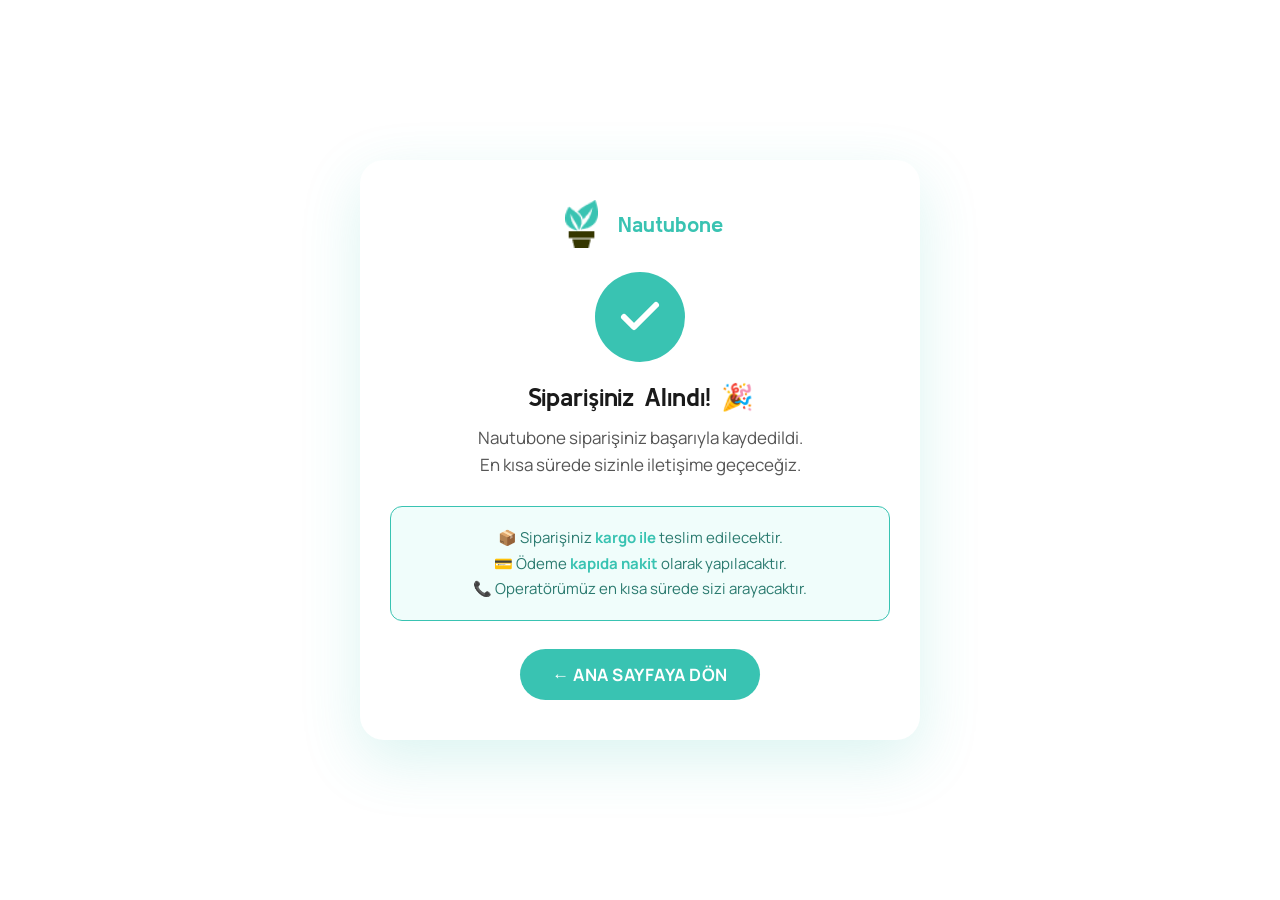
==== thankyou.html @ 4f6bc86f "Fix form: replace post.php with thankyou.html redirect for GitHub Pages; add thank you page" ====
<!DOCTYPE html>
<html lang="tr-TR">
<head>
  <meta charset="UTF-8">
  <meta name="viewport" content="width=device-width, initial-scale=1.0">
  <title>Teşekkürler - Nautubone</title>
  <link rel="shortcut icon" href="img/logo.png" type="image/png">
  <link rel="stylesheet" href="css/style-1.css">
  <link rel="stylesheet" href="css/css2.css">
  <style>
    * { margin: 0; padding: 0; box-sizing: border-box; }

    body {
      min-height: 100vh;
      background: linear-gradient(135deg, #e0f7f4 0%, #f5fffе 50%, #d4f5ef 100%);
      display: flex;
      flex-direction: column;
      align-items: center;
      justify-content: center;
      font-family: 'Manrope', sans-serif;
      padding: 2rem;
    }

    .card {
      background: #fff;
      border-radius: 24px;
      box-shadow: 0 20px 60px rgba(57, 195, 178, 0.18);
      padding: 4rem 3rem;
      max-width: 560px;
      width: 100%;
      text-align: center;
    }

    .check-circle {
      width: 90px;
      height: 90px;
      background: #39c3b2;
      border-radius: 50%;
      display: flex;
      align-items: center;
      justify-content: center;
      margin: 0 auto 2rem;
      animation: pop 0.5s cubic-bezier(0.175, 0.885, 0.32, 1.275);
    }

    @keyframes pop {
      0% { transform: scale(0); opacity: 0; }
      100% { transform: scale(1); opacity: 1; }
    }

    .check-circle svg {
      width: 48px;
      height: 48px;
      fill: none;
      stroke: #fff;
      stroke-width: 3;
      stroke-linecap: round;
      stroke-linejoin: round;
    }

    .logo-area {
      display: flex;
      align-items: center;
      justify-content: center;
      gap: 12px;
      margin-bottom: 2.4rem;
    }

    .logo-area img {
      width: 48px;
      height: 48px;
      object-fit: contain;
    }

    .logo-area h2 {
      font-size: 2.2rem;
      font-weight: 700;
      color: #39c3b2;
      font-family: 'Kulim Park', serif;
    }

    h1 {
      font-size: 2.6rem;
      font-weight: 800;
      color: #1a1a1a;
      margin-bottom: 1.2rem;
      font-family: 'Kulim Park', serif;
    }

    .subtitle {
      font-size: 1.7rem;
      color: #555;
      line-height: 1.6;
      margin-bottom: 2.8rem;
    }

    .info-box {
      background: #f0fdfb;
      border: 1.5px solid #39c3b2;
      border-radius: 12px;
      padding: 1.8rem;
      margin-bottom: 2.8rem;
    }

    .info-box p {
      font-size: 1.5rem;
      color: #2a7a6f;
      line-height: 1.7;
    }

    .info-box strong {
      color: #39c3b2;
    }

    .back-btn {
      display: inline-block;
      padding: 1.4rem 3.2rem;
      background: #39c3b2;
      color: #fff;
      border-radius: 40px;
      font-size: 1.7rem;
      font-weight: 700;
      text-decoration: none;
      transition: background 0.3s, transform 0.2s;
      text-transform: uppercase;
      letter-spacing: 0.5px;
    }

    .back-btn:hover {
      background: #249285;
      transform: translateY(-2px);
    }

    @media (max-width: 480px) {
      .card { padding: 2.5rem 1.5rem; }
      h1 { font-size: 2rem; }
      .subtitle { font-size: 1.5rem; }
    }
  </style>
</head>
<body>
  <div class="card">
    <div class="logo-area">
      <img src="img/logo.png" alt="Nautubone Logo">
      <h2>Nautubone</h2>
    </div>

    <div class="check-circle">
      <svg viewBox="0 0 24 24">
        <polyline points="20 6 9 17 4 12"></polyline>
      </svg>
    </div>

    <h1>Siparişiniz Alındı! 🎉</h1>
    <p class="subtitle">
      Nautubone siparişiniz başarıyla kaydedildi.<br>
      En kısa sürede sizinle iletişime geçeceğiz.
    </p>

    <div class="info-box">
      <p>
        📦 Siparişiniz <strong>kargo ile</strong> teslim edilecektir.<br>
        💳 Ödeme <strong>kapıda nakit</strong> olarak yapılacaktır.<br>
        📞 Operatörümüz en kısa sürede sizi arayacaktır.
      </p>
    </div>

    <a href="index.html" class="back-btn">← Ana Sayfaya Dön</a>
  </div>
</body>
</html>
---- css/style-1.css ----
﻿@import url("css2-1.css");
*,
*::after,
*::before {
  margin: 0;
  padding: 0;
  box-sizing: border-box;
}

:root {
  --swiper-pagination-bottom: -40px;
  --swiper-navigation-size: 10px;
  --swiper-pagination-bullet-size: 10px;
  --swiper-pagination-bullet-horizontal-gap: 5px;
  --swiper-pagination-bullet-inactive-color: #fff;
  --swiper-pagination-color: #39c3b2;
}

html,
body {
  overflow-x: hidden;
}

html {
  font-size: 62.5%;
}

body {
  font-size: 1.6rem;
}

a {
  outline: none;
  text-decoration: none;
  color: inherit;
}

button {
  border: none;
  outline: none;
}

ul {
  list-style: none;
}

h1 {
  font-size: 4rem;
}

@media screen and (max-width: 480px) {
  h1 {
    font-size: 3rem;
  }
}
h2 {
  font-size: 2.6rem;
}

@media screen and (max-width: 480px) {
  h2 {
    font-size: 2.2rem;
  }
}
h3 {
  font-size: 2rem;
}

@media screen and (max-width: 480px) {
  h3 {
    font-size: 1.6rem;
  }
}
.btn {
  padding: 1.4rem;
  border-radius: 4rem;
  color: #fff;
  background-color: #39c3b2;
  font-size: 2rem;
  cursor: pointer;
  transition: all 0.4s;
  text-align: center;
  text-transform: uppercase;
}

.btn:hover {
  background-color: #249285;
}

.section__title {
  position: relative;
  color: #000;
  font-family: Kulim Park;
  font-size: 3.2rem;
  font-style: normal;
  font-weight: 600;
  line-height: normal;
}
.section__title::before {
  display: block;
  position: absolute;
  content: "";
  background: url("../img/point.png");
  width: 30px;
  height: 30px;
  top: 3px;
  left: -40px;
}

.content-width {
  max-width: 125.6rem;
  padding-left: 2rem;
  padding-right: 2rem;
  margin: 0 auto;
}

.header {
  background: #ff2e49;
  padding-top: 1rem;
  padding-bottom: 1rem;
}
.header__container {
  display: flex;
  justify-content: flex-start;
  align-items: center;
  gap: 17.5rem;
}
.header__title {
  color: #fff;
  font-family: Kulim Park;
  font-size: 3.2rem;
  font-style: normal;
  font-weight: 600;
  line-height: normal;
  text-transform: uppercase;
  white-space: nowrap;
}

.logo {
  display: flex;
}
.logo__cercle {
  border-radius: 50%;
  border: 2px solid #39c3b2;
  background: #fff;
  width: 5rem;
  height: 5rem;
  display: flex;
  justify-content: center;
  align-items: center;
  position: relative;
  z-index: 2;
}
.logo__right {
  margin-left: -2.5rem;
  width: 9.5rem;
  background: #39c3b2;
  border-bottom-right-radius: 5rem;
}
.logo__title {
  margin-left: 2.8rem;
  margin-top: 0.4rem;
  color: #fff;
  text-align: center;
  font-family: Genos;
  font-size: 1.2rem;
  line-height: 1.4rem;
  font-style: italic;
  font-weight: 700;
  line-height: normal;
  text-transform: uppercase;
  -moz-text-align-last: left;
  text-align-last: left;
}
.logo__text {
  margin-left: 3rem;
  color: #252525;
  font-family: Merriweather Sans;
  font-size: 0.6rem;
  font-style: normal;
  font-weight: 400;
  line-height: normal;
  text-transform: lowercase;
}

@media screen and (max-width: 1066px) {
  .header {
    padding-right: 2rem;
    padding-right: 2rem;
  }
  .header__container {
    gap: 8.5rem;
  }
  .header__title {
    font-size: 2.4rem;
    font-weight: 700;
  }
}
@media screen and (min-width: 768px) {
  .header {
    padding-right: 0;
    padding-left: 0;
  }
  .header__title {
    font-size: 2.4rem;
  }
}
@media screen and (max-width: 767px) {
  .header {
    padding-right: 0;
    padding-left: 0;
    padding-top: 2.4rem;
    padding-bottom: 2.4rem;
  }
  .header__container {
    gap: 5.8rem;
    justify-content: center;
  }
  .header__title {
    font-size: 2.4rem;
    font-weight: 700;
    white-space: break-spaces;
    text-align: center;
  }
  .logo {
    display: none;
  }
}
@media screen and (max-width: 480px) {
  .header__title {
    font-size: 1.6rem;
  }
  .header {
    padding: 1.3rem 3rem;
  }
}
.recupera {
  background: url("../img/bgf.png") no-repeat;
  background-size: cover;
  background-position: bottom;
  overflow: hidden;
}
.recupera__container {
  padding-top: 6rem;
  padding-bottom: 6rem;
  overflow: visible;
}
.recupera__title {
  color: #201d1d;
  /* h1 */
  font-family: Harmattan;
  font-size: 7rem;
  font-style: normal;
  font-weight: 700;
  line-height: 80%; /* 56px */
}
.recupera__content {
  display: flex;
  margin-top: 40px;
  gap: 188px;
  flex-direction: row-reverse;
}

.prod {
  position: relative;
}
.prod__img {
  position: relative;
  z-index: 3;
  max-width: 476px;
}
.prod__img img {
  width: 100%;
}
.prod__bg {
  position: absolute;
  max-width: 596px;
  width: 596px;
  top: -4rem;
  right: -9.4rem;
  z-index: 1;
}
.prod__bg img {
  width: 100%;
}
.prod .items {
  position: absolute;
}
.prod .items__1 {
  top: -23.2rem;
  right: 37.076rem;
}
.prod .items__2 {
  top: -18.791rem;
  right: 5.639rem;
}
.prod .items__3 {
  top: 4rem;
  right: -23.461rem;
  transform: translate(100%, -100%);
}
.prod .items__4 {
  bottom: 2.114rem;
  right: -7.024rem;
  transform: translateX(82%);
}
.prod .items__5 {
  bottom: 0.423rem;
  left: -2.3rem;
  z-index: 4;
}
.prod .items__6 {
  bottom: 1.47rem;
  left: -1.885rem;
  transform: translate(-100%, 65%);
}
.prod .items__7 {
  top: 3.783rem;
  left: -4.651rem;
  transform: translateX(-100%);
}

@media screen and (max-width: 1920px) {
  .recupera__content {
    gap: 9.7916666667vw;
  }
}
@media screen and (max-width: 1050px) {
  .recupera__container {
    padding-right: 0;
  }
  .recupera__content {
    gap: 5.9375vw;
  }
}
@media screen and (max-width: 1000px) {
  .prod .items {
    position: absolute;
  }
  .prod .items__1 {
    top: -23.2rem;
    right: 26.076rem;
  }
  .prod .items__2 {
    top: -18.791rem;
    right: -7.361rem;
  }
  .prod .items__3 {
    top: 4rem;
    right: -23.461rem;
    transform: translate(100%, -100%);
  }
  .prod .items__4 {
    bottom: 2.114rem;
    right: -7.024rem;
    transform: translateX(82%);
  }
  .prod .items__5 {
    bottom: 1.423rem;
    left: 2.7rem;
    z-index: 4;
  }
  .prod .items__6 {
    bottom: 1.47rem;
    left: 6.115rem;
    transform: translate(-100%, 65%);
  }
  .prod .items__7 {
    top: 3.783rem;
    left: -4.651rem;
    transform: translateX(-100%);
  }
}
@media screen and (max-width: 944px) {
  .recupera__container {
    padding-top: 6rem;
    padding-bottom: 7.5rem;
    padding-left: 1.6rem;
    padding-right: 1.6rem;
  }
  .recupera__content {
    display: flex;
    margin-top: 34px;
    flex-direction: column;
    align-items: center;
    gap: 29px;
  }
  .prod .items {
    position: absolute;
  }
  .prod .items__1 {
    display: none;
  }
  .prod .items__2 {
    top: -18.791rem;
    right: -7.361rem;
  }
  .prod .items__3 {
    display: none;
  }
  .prod .items__4 {
    display: none;
  }
  .prod .items__5 {
    display: none;
  }
  .prod .items__6 {
    bottom: 10.47rem;
    left: 8.115rem;
    transform: translate(-100%, 65%);
  }
  .prod .items__7 {
    top: -5.217rem;
    left: 5.349rem;
    transform: translateX(-100%);
  }
}
@media screen and (max-width: 572px) {
  .recupera__container {
    padding-top: 4rem;
    padding-bottom: 14rem;
    overflow: visible;
  }
  .recupera__content {
    margin-top: 20px;
    gap: 124px;
  }
  .recupera__title {
    font-size: 4.8rem;
  }
  .prod__img {
    max-width: 300px;
  }
  .prod__img img {
    width: 100%;
  }
  .prod__bg {
    max-width: 478px;
    top: -12.4rem;
    right: -8.8rem;
    z-index: 1;
  }
}
@media screen and (max-width: 480px) {
  .recupera__container {
    padding-top: 4rem;
    padding-bottom: 10px;
    overflow: visible;
  }
  .recupera__content {
    margin-top: 20px;
    gap: 124px;
  }
  .recupera__title {
    font-size: 4.8rem;
  }
  .prod__img {
    max-width: 300px;
  }
  .prod__img img {
    width: 100%;
  }
  .prod__bg {
    max-width: 478px;
    top: -12.4rem;
    right: -8.8rem;
    z-index: 1;
  }
  .prod .items {
    display: none;
  }
}
@media screen and (max-width: 320px) {
  .recupera__container {
    padding-top: 4rem;
    padding-bottom: 6.2rem;
    overflow: visible;
    padding-left: 0;
    padding-right: 0;
  }
  .recupera__content {
    margin-top: 20px;
    gap: 81px;
  }
  .recupera__title {
    font-size: 4.8rem;
    padding-left: 0.8rem;
    padding-right: 0.8rem;
  }
  .prod__img {
    max-width: 300px;
    margin-left: 20px;
  }
  .prod__img img {
    width: 100%;
  }
  .prod__bg {
    max-width: 478px;
    top: -12.4rem;
    right: -8.8rem;
    z-index: 1;
  }
  .prod .items {
    display: none;
  }
}
.form {
  position: relative;
  z-index: 5;
  width: 100%;
  max-width: 48rem;
}

.form::before {
  content: "-75%";
  position: absolute;
  top: 0;
  right: 4rem;
  z-index: 1;
  width: 74px;
  height: 119px;
  padding-top: 28px;
  color: white;
  background-image: url("../img/form-mark.svg");
  background-repeat: no-repeat;
  font-family: Kulim Park;
  font-size: 26px;
  font-style: normal;
  font-weight: 700;
  line-height: normal;
  text-transform: uppercase;

  padding-left: 4px;
}

.form__header {
  padding: 2rem 4rem 7rem;
  background-color: #39c3b2;
  -webkit-clip-path: ellipse(60% 85% at 50% 0%);
  clip-path: ellipse(60% 85% at 50% 0%);
}
.form__header-text {
  color: #fff;
  /* txt2 */
  font-family: Kulim Park;
  font-size: 24px;
  font-style: normal;
  font-weight: 700;
  line-height: normal;
  text-transform: uppercase;
}

@media screen and (max-width: 375px) {
  .form__header {
    padding: 2rem 2rem 7rem;
  }
  .form__header-text {
    font-size: 16px;
    padding-left: 30px;
  }
}
.form__content {
  padding: 9.5rem 5rem 2.2rem;
  margin-top: -9.5rem;
  background-color: #fff;
  border-radius: 0rem 0rem 2rem 2rem;
  display: flex;
  flex-direction: column;
}

@media screen and (max-width: 480px) {
  .form__content {
    padding: 7.5rem 1rem 4.2rem;
  }
}
.form__input {
  padding: 1.75rem 2.6rem;
  border-radius: 3rem;
  border: 1px solid #7c7c7c;
  background: #fff;
  font-family: Manrope;
  font-size: 1.6rem;
  width: 100%;
  margin: 1rem 0;
}

.form__input:focus {
  outline: 1px solid #39c3b2;
}

.form__input::-moz-placeholder {
  color: #7c7c7c;
}

.form__input::placeholder {
  color: #7c7c7c;
}

.form__note {
  text-align: center;
  font-size: 1.4rem;
  color: #201d1d;
  margin-top: 2rem;
}

.form__footer {
  padding: 2rem 4rem;
  display: flex;
  flex-direction: column;
  align-items: center;
  border-radius: 0rem 0rem 2rem 2rem;
  background: #ff2e49;
  box-shadow: 0px 21px 25px 0px rgba(255, 46, 73, 0.2);
  margin-top: 3rem;
}

.form__footer > * {
  color: #fff;
  font-family: Manrope;
}

.form__note {
  text-align: center;
  font-size: 14px;
  font-family: Manrope;
}

.price {
  display: flex;
  align-items: center;
  justify-content: center;
  gap: 1rem;
  margin-bottom: 1rem;
  flex-direction: column;
}

/* @media screen and (max-width: 375px) {
  .price {
    gap: 1rem;
  }
} */
.price__old,
.price__new {
  font-weight: 700;
  display: flex;
  gap: 1rem;
  align-items: center;
}

.price__old span,
.price__new span {
  color: inherit;
}

.price__old {
  color: #201d1d;
  margin-bottom: 2px;
}
.price__old--description {
  color: #201d1d;
  /* txt */
  font-family: Manrope;
  font-size: 16px;
  font-style: normal;
  font-weight: 400;
  line-height: normal;
}

.price__old--value {
  text-decoration: line-through;
  font-family: Kulim Park;
  font-size: 24px;
  font-style: normal;
  font-weight: 700;
  line-height: normal;
  text-transform: uppercase;
}

@media screen and (max-width: 375px) {
  .price__old--value {
    font-size: 2rem;
  }
}
.price__new {
  color: #39c3b2;
}
.price__new--description {
  color: #201d1d;
  /* txt */
  font-family: Manrope;
  font-size: 16px;
  font-style: normal;
  font-weight: 400;
  line-height: normal;
}

.price__new--value {
  font-family: Kulim Park;
  font-size: 32px;
  font-style: normal;
  font-weight: 600;
  line-height: normal;
  text-transform: uppercase;
}

.price__new--value::after {
  content: "";
  color: inherit;
}

@media screen and (max-width: 375px) {
  .price__new--value {
    font-size: 2.5rem;
  }
}
.timer {
  font-weight: 700;
  font-size: 4rem;
  display: flex;
  align-items: center;
  gap: 1rem;
}

@media screen and (max-width: 375px) {
  .timer {
    font-size: 3rem;
  }
}
.time-container {
  display: flex;
  flex-direction: column;
  align-items: center;
}

.time-text {
  font-size: 1.2rem;
  font-weight: 300;
}

.priceAndLabelForLandingInfoApi::after {
  content: "*";
}
.balsamo {
  background: url("../img/bbg.png");
  background-repeat: no-repeat;
  background-position: center;
  background-size: cover;
}
.balsamo__container {
  padding-top: 6rem;
  padding-bottom: 6rem;
}
.balsamo__title {
  max-width: 1156px;
  text-transform: uppercase;
}
.balsamo__items {
  margin-top: 30px;
  display: flex;
  justify-content: center;
  gap: 20px;
}
.balsamo__item {
  padding: 2rem 3.5rem;
  border-radius: 20px;
  background: #9ce1d9;
  display: flex;
  flex-direction: column;
  align-items: center;
  gap: 8px;
  max-width: 392px;
  width: 100%;
}
.balsamo__item .img {
  max-height: 170px;
}
.balsamo__item .img img {
  height: 100%;
}
.balsamo__text {
  color: #000;
  text-align: center;
  /* txt4 */
  font-family: Manrope;
  font-size: 1.6rem;
  font-style: normal;
  font-weight: 700;
  line-height: normal;
  text-align: center;
}

@media screen and (max-width: 1320px) {
  .balsamo__title {
    margin-left: 4rem;
  }
}
@media screen and (max-width: 1000px) {
  .balsamo__title {
    font-size: 2.4rem;
  }
}
@media screen and (max-width: 970px) {
  .balsamo__item {
    padding: 2rem 0.67rem;
  }
}
@media screen and (max-width: 668px) {
  .balsamo__items {
    flex-direction: column;
    align-items: center;
  }
  .balsamo__item {
    max-width: 392px;
  }
}
@media screen and (max-width: 480px) {
  .balsamo__container {
    padding: 4.5rem 0.8rem 4rem;
  }
  .balsamo__title {
    font-size: 1.6rem;
    margin-left: 0;
  }
  .balsamo__title::before {
    display: none;
  }
  .balsamo__items {
    margin-top: 20px;
  }
}
@media screen and (max-width: 320px) {
  .balsamo__container {
    padding: 4rem 0.8rem;
  }
}
.estadisticas {
  background: #006a3e;
}
.estadisticas__container {
  padding-top: 6rem;
  padding-bottom: 6rem;
  max-width: 119rem;
  display: flex;
  flex-direction: column;
  align-items: center;
}
.estadisticas__title {
  color: #fff;
  font-family: Kulim Park;
  font-size: 2.6rem;
  font-style: normal;
  font-weight: 700;
  line-height: normal;
  text-transform: uppercase;
  max-width: 97.8rem;
  margin-left: 5rem;
}
.estadisticas__items {
  background: #fff;
  border-radius: 10px;
  display: flex;
  gap: 15px;
  justify-content: center;
  align-items: center;
  padding: 0 2rem;
  margin-top: 30px;
}
.estadisticas__item {
  padding: 2rem 0;
}
.estadisticas__item p {
  color: #201d1d;
  /* txt4 */
  font-family: Manrope;
  font-size: 16px;
  font-style: normal;
  font-weight: 700;
  line-height: normal;
}
.estadisticas__item:first-child {
  padding-left: 3.3rem;
}
.estadisticas__item:last-child {
  padding-right: 3.3rem;
}
.estadisticas .line {
  height: 18rem;
  width: 0px;
  border: 1px solid #201d1d;
  opacity: 0.5;
}

@media screen and (max-width: 768px) {
  .estadisticas__title {
    margin-left: 4rem;
  }
  .estadisticas__items {
    display: flex;
    flex-direction: column;
    justify-content: center;
    align-items: flex-start;
    padding: 2rem;
  }
  .estadisticas__item {
    padding: 0;
  }
  .estadisticas__item:first-child {
    padding-left: 0;
  }
  .estadisticas__item:last-child {
    padding-right: 0;
  }
  .estadisticas .line {
    height: 0;
    width: 100%;
  }
}
@media screen and (max-width: 480px) {
  .estadisticas__container {
    padding: 4rem 0.8rem;
  }
  .estadisticas__title {
    margin-left: 0;
    font-size: 1.6rem;
  }
  .estadisticas__title::before {
    display: none;
  }
  .estadisticas__items {
    margin-top: 2rem;
  }
}
@media screen and (max-width: 320px) {
  .estadisticas__container {
    padding: 4rem 0.8rem 3rem;
  }
  .estadisticas__title {
    margin-left: 0;
    font-size: 1.6rem;
  }
  .estadisticas__title::before {
    display: none;
  }
}
.problemas {
  background: url("../img/bbg.png");
  background-repeat: no-repeat;
  background-position: center;
  background-size: 102% 102%;
}
.problemas__container {
  padding-top: 6rem;
  padding-bottom: 10.4rem;
}
.problemas__title {
  max-width: 430px;
}
.problemas__visible {
  margin-top: 30px;
}
.problemas__items {
  display: flex;
  gap: 20px;
}
.problemas__items-top .problemas__item {
  max-width: 289px;
}
.problemas__items-top .problemas__item .img {
  height: 250px;
  max-width: 289px;
  width: 100%;
  border-radius: 20px;
  overflow: hidden;
}
.problemas__items-top .problemas__item .img img {
  display: none;
}
.problemas__items-top .problemas__item:nth-child(1) .img {
  background: url("../img/p1.png");
  background-size: cover;
  background-position: center;
  background-repeat: no-repeat;
}
.problemas__items-top .problemas__item:nth-child(2) .img {
  background: url("../img/p2.png");
  background-size: cover;
  background-position: center;
  background-repeat: no-repeat;
}
.problemas__items-top .problemas__item:nth-child(3) .img {
  background: url("../img/p3.png");
  background-size: cover;
  background-position: center;
  background-repeat: no-repeat;
}
.problemas__items-top .problemas__item:nth-child(4) .img {
  background: url("../img/p4.png");
  background-size: cover;
  background-position: center;
  background-repeat: no-repeat;
}
.problemas__items-bot {
  margin-top: 30px;
}
.problemas__items-bot .problemas__item {
  max-width: 392px;
  width: 100%;
}
.problemas__items-bot .problemas__item .img {
  height: 250px;
  max-width: 392px;
  width: 100%;
  border-radius: 20px;
  overflow: hidden;
}
.problemas__items-bot .problemas__item .img img {
  display: none;
}
.problemas__items-bot .problemas__item:nth-child(1) .img {
  background: url("../img/p5.png");
  background-size: cover;
  background-position: center;
  background-repeat: no-repeat;
}
.problemas__items-bot .problemas__item:nth-child(2) .img {
  background: url("../img/p6.png");
  background-size: cover;
  background-position: center;
  background-repeat: no-repeat;
}
.problemas__items-bot .problemas__item:nth-child(3) .img {
  background: url("../img/p7.png");
  background-size: cover;
  background-position: center;
  background-repeat: no-repeat;
}
.problemas__item .title {
  margin-top: 14px;
  color: #201d1d;
  text-align: center;
  /* h3 */
  font-family: Kulim Park;
  font-size: 2.6rem;
  font-style: normal;
  font-weight: 700;
  line-height: normal;
  text-transform: uppercase;
  width: 101%;
}
.problemas__text {
  margin-top: 10px;
  color: #201d1d;
  text-align: center;
  /* txt4 */
  font-family: Manrope;
  font-size: 1.6rem;
  font-style: normal;
  font-weight: 700;
  line-height: normal;
}

@media screen and (max-width: 1320px) {
  .problemas__title {
    margin-left: 4rem;
  }
}
@media screen and (max-width: 1000px) {
  .problemas__container {
    padding-top: 7rem;
    padding-bottom: 7.5rem;
  }
  .problemas__title {
    font-size: 2.4rem;
  }
}
@media screen and (max-width: 970px) {
  .problemas__items {
    display: grid;
    gap: 20px 30px;
    grid-template-columns: repeat(2, 1fr);
  }
  .problemas__items-top .problemas__item {
    max-width: 100%;
  }
  .problemas__items-top .problemas__item .img {
    height: 250px;
    max-width: 100%;
    width: 100%;
    border-radius: 20px;
    overflow: hidden;
  }
  .problemas__items-bot {
    margin-top: 30px;
  }
  .problemas__items-bot .problemas__item {
    max-width: 100%;
    width: 100%;
  }
  .problemas__items-bot .problemas__item .img {
    height: 250px;
    max-width: 100%;
    width: 100%;
    border-radius: 20px;
    overflow: hidden;
  }
  .problemas__items-bot .problemas__item:last-child {
    grid-column: span 2;
  }
}
@media screen and (max-width: 768px) {
  .problemas__container {
    padding-top: 6.4rem;
  }
}
@media screen and (max-width: 590px) {
  .problemas__items {
    display: grid;
    gap: 30px;
    grid-template-columns: 1fr;
  }
  .problemas__items-bot .problemas__item:last-child {
    grid-column: span 1;
  }
}
@media screen and (max-width: 480px) {
  .problemas__container {
    padding-top: 4rem;
    padding-bottom: 4rem;
    padding-left: 0.8rem;
    padding-right: 0.8rem;
  }
  .problemas__title {
    margin-left: 0;
    font-size: 1.6rem;
  }
  .problemas__item .title {
    font-size: 1.6rem;
    margin-top: 8px;
  }
  .problemas__text {
    font-size: 1.4rem;
    margin-top: 8px;
  }
}
.articulares {
  background: #006a3e;
}
.articulares__container {
  padding-top: 6rem;
  padding-bottom: 6rem;
}
.articulares__title {
  color: #fff;
}
.articulares__flex {
  display: flex;
  gap: 20px;
  margin-top: 30px;
}
.articulares__item {
  display: flex;
  background: #fff;
  border-radius: 20px;
  overflow: hidden;
  min-height: 200px;
}
.articulares__item .content {
  padding: 15px;
}
.articulares__item .title {
  color: #000;
  /* h3 */
  font-family: Kulim Park;
  font-size: 2.6rem;
  font-style: normal;
  font-weight: 700;
  line-height: normal;
  text-transform: uppercase;
}
.articulares__text {
  margin-top: 10px;
  color: #000;
  /* txt4 */
  font-family: Manrope;
  font-size: 1.6rem;
  font-style: normal;
  font-weight: 700;
  line-height: normal;
}
.articulares__left {
  display: flex;
  flex-direction: column;
  gap: 20px;
}
.articulares__left .img {
  display: flex;
  justify-content: center;
  align-items: center;
  padding-top: 25px;
  padding-bottom: 25px;
  min-width: 240px;
  background: #9ce1d9;
}
.articulares__left .img img {
  width: 150px;
}
.articulares__left .articulares__item:nth-child(2) {
  flex-direction: row-reverse;
}
.articulares__left .articulares__item:nth-child(2) .img {
  background: #50b2ff;
}
.articulares__right {
  display: flex;
  flex-direction: column;
  gap: 20px;
}
.articulares__right .img {
  display: flex;
  justify-content: center;
  align-items: center;
  padding-top: 25px;
  padding-bottom: 25px;
  min-width: 240px;
  background: #9ce1d9;
}
.articulares__right .img img {
  width: 150px;
}
.articulares__right .articulares__item:nth-child(2) {
  flex-direction: row-reverse;
}
.articulares__right .articulares__item:nth-child(2) .img {
  background: #50b2ff;
}

@media screen and (max-width: 1320px) {
  .articulares__title {
    margin-left: 4rem;
  }
}
@media screen and (max-width: 1220px) {
  .articulares__flex {
    display: flex;
    flex-direction: column;
    gap: 20px;
    margin-top: 30px;
    max-width: 715px;
    margin-left: auto;
    margin-right: auto;
  }
  .articulares__left .img {
    min-width: 300px;
  }
  .articulares__left .articulares__item:nth-child(even) {
    flex-direction: row-reverse;
  }
  .articulares__left .articulares__item:nth-child(even) .img {
    background: #50b2ff;
  }
  .articulares__right .img {
    min-width: 300px;
  }
  .articulares__right .articulares__item:nth-child(odd) {
    flex-direction: row-reverse;
  }
  .articulares__right .articulares__item:nth-child(odd) .img {
    background: #50b2ff;
  }
  .articulares__right .articulares__item:nth-child(2) {
    flex-direction: row;
  }
  .articulares__right .articulares__item:nth-child(2) .img {
    background: #9ce1d9;
  }
}
@media screen and (max-width: 1000px) {
  .articulares__container {
    padding-top: 6.2rem;
  }
  .articulares__title {
    font-size: 2.4rem;
  }
}
@media screen and (max-width: 768px) {
  .articulares__container {
    padding-top: 6rem;
  }
  .articulares__title {
    font-size: 2.4rem;
  }
  .articulares__flex {
    margin-top: 20px;
  }
}
@media screen and (max-width: 690px) {
  .articulares__left .img {
    min-width: 223px;
  }
  .articulares__right .img {
    min-width: 223px;
  }
}
@media screen and (max-width: 558px) {
  .articulares__item {
    display: flex;
    background: #fff;
    border-radius: 20px;
    overflow: hidden;
    min-height: 200px;
  }
  .articulares__item .content {
    padding: 8px;
    padding-left: 10px;
  }
  .articulares__item .title {
    font-size: 1.6rem;
  }
  .articulares__text {
    margin-top: 8px;
    font-size: 1.4rem;
  }
  .articulares__left
    .articulares__item:nth-child(even)
    .articulares__item
    .content {
    padding: 8px;
    padding-right: 10px;
  }
  .articulares__right
    .articulares__item:nth-child(odd)
    .articulares__item
    .content {
    padding: 8px;
    padding-right: 10px;
  }
}
@media screen and (max-width: 480px) {
  .articulares__container {
    padding: 4rem 0.8rem;
  }
  .articulares__title {
    margin-left: 0;
    font-size: 1.6rem;
  }
  .articulares__title::before {
    display: none;
  }
}
@media screen and (max-width: 460px) {
  .articulares__item {
    flex-direction: column !important;
  }
  .articulares__item .content {
    padding: 10px 8px 8px;
  }
}
.maxiflex {
  background: url("../img/mfbg.png");
  background-repeat: no-repeat;
  background-size: cover;
}
.maxiflex__container {
  padding-top: 6rem;
  padding-bottom: 6rem;
  position: relative;
  display: flex;
  flex-direction: column;
}
.maxiflex__title {
  margin-left: 40px;
  width: -moz-max-content;
  width: max-content;
  align-self: center;
}
.maxiflex__subtitle {
  max-width: 603px;
  margin-top: 10px;
  color: #000;
  align-self: center;
  text-align: center;
  /* txt2 */
  font-family: Kulim Park;
  font-size: 24px;
  font-style: normal;
  font-weight: 700;
  line-height: normal;
  text-transform: uppercase;
}
.maxiflex__items {
  display: grid;
  grid-template-rows: repeat(2, 1fr);
  justify-content: space-between;
  row-gap: 244px;
  max-width: 1072px;
  width: 100%;
  margin-top: 50px;
  margin-left: 103px;
  position: relative;
  z-index: 4;
}
.maxiflex__item {
  width: -moz-fit-content;
  width: fit-content;
}
.maxiflex__item .title {
  width: 192px;
  border-radius: 20px;
  background: #50b2ff;
  color: #fff;
  /* txt3 */
  font-family: Bevan;
  font-size: 73px;
  font-style: normal;
  font-weight: 400;
  line-height: 100%;
  text-align: center;
}
.maxiflex__item .text {
  margin-top: 10px;
  color: #171717;
  /* txt4 */
  font-family: Manrope;
  font-size: 16px;
  font-style: normal;
  font-weight: 700;
  line-height: normal;
}
.maxiflex__item:nth-child(1) .text {
  max-width: 166px;
}
.maxiflex__item:nth-child(2) {
  grid-row: 2/3;
  grid-column: 1/2;
}
.maxiflex__item:nth-child(2) .text {
  max-width: 234px;
}
.maxiflex__item:nth-child(3) {
  grid-row: 1/2;
  grid-column: 2/3;
}
.maxiflex__item:nth-child(3) .text {
  max-width: 194px;
}
.maxiflex__item:nth-child(4) .text {
  max-width: 288px;
}
.maxiflex__bg {
  position: absolute;
  top: 86px;
  left: 50%;
  transform: translateX(-50%);
}
.maxiflex__bg .bg {
  position: relative;
}
.maxiflex__bg .main {
  position: absolute;
  top: 50%;
  left: 50%;
  transform: translate(-50%, -50%);
  z-index: 2;
}
.maxiflex__bg .natural {
  position: absolute;
  top: 12.593rem;
  left: 14.393rem;
  z-index: 2;
}
.maxiflex__bg .prod-min {
  display: none;
}
.maxiflex__carts {
  display: flex;
  gap: 20px;
  justify-content: space-between;
  margin-top: 40px;
}
.maxiflex__cart {
  border-radius: 20px;
  background: #9ce1d9;
  padding: 20px 35px;
  display: flex;
  flex-direction: column;
  align-items: center;
  gap: 8px;
  min-width: 229px;
}
.maxiflex__cart .img {
  max-height: 170px;
}
.maxiflex__cart .img img {
  height: 100%;
}
.maxiflex__cart .text {
  color: #000;
  text-align: center;
  /* txt4 */
  font-family: Manrope;
  font-size: 1.6rem;
  font-style: normal;
  font-weight: 700;
  line-height: normal;
}

@media screen and (max-width: 1196px) {
  .maxiflex__items {
    margin-left: 0;
  }
}
@media screen and (max-width: 1000px) {
  .maxiflex__container {
    padding-bottom: 7.8rem;
  }
  .maxiflex__items {
    grid-template-rows: repeat(1, 1fr);
    margin-top: 30px;
    gap: 20px;
  }
  .maxiflex__item {
    width: -moz-fit-content;
    width: fit-content;
  }
  .maxiflex__item:nth-child(1) .text {
    max-width: 100%;
  }
  .maxiflex__item:nth-child(2) {
    grid-row: 1/2;
    grid-column: 2/3;
  }
  .maxiflex__item:nth-child(2) .text {
    max-width: 100%;
  }
  .maxiflex__item:nth-child(3) {
    grid-row: 1/2;
    grid-column: 3/4;
  }
  .maxiflex__item:nth-child(3) .text {
    max-width: 100%;
  }
  .maxiflex__item:nth-child(4) {
    grid-row: 1/2;
    grid-column: 4/5;
  }
  .maxiflex__item:nth-child(4) .text {
    max-width: 100%;
  }
  .maxiflex__bg {
    position: relative;
    top: 0;
    left: 50%;
    transform: translateX(-50%);
    max-width: 750px;
    margin-top: 13px;
  }
  .maxiflex__bg .bg {
    position: relative;
    max-width: 750px;
  }
  .maxiflex__bg .main {
    position: absolute;
    right: 40px;
    top: -13px;
    z-index: 3;
  }
  .maxiflex__bg .natural {
    position: absolute;
    top: 2.47rem;
    left: 14.4rem;
    z-index: 2;
  }
  .maxiflex__carts {
    margin-top: 28px;
  }
  .maxiflex__cart {
    padding: 20px 10px;
  }
}
@media screen and (max-width: 880px) {
  .maxiflex__items {
    grid-template-rows: repeat(2, 1fr);
    grid-template-columns: repeat(2, 1fr);
    margin-top: 30px;
    gap: 20px;
  }
  .maxiflex__item:nth-child(2) {
    grid-row: auto;
    grid-column: auto;
  }
  .maxiflex__item:nth-child(3) {
    grid-row: auto;
    grid-column: auto;
  }
  .maxiflex__item:nth-child(4) {
    grid-row: auto;
    grid-column: auto;
  }
}
@media screen and (max-width: 788px) {
  .maxiflex__container {
    padding-top: 6rem;
    padding-bottom: 6rem;
  }
  .maxiflex__bg {
    margin-top: 43px;
    top: 0;
    left: 0;
    transform: translateX(0);
  }
  .maxiflex__bg .natural {
    left: auto;
    right: 427px;
  }
  .maxiflex__carts {
    margin-top: -8px;
  }
}
@media screen and (max-width: 760px) {
  .maxiflex__container {
    padding-top: 6rem;
    padding-bottom: 6rem;
  }
  .maxiflex__bg {
    margin-top: 43px;
    top: 0;
    left: 0;
    transform: translateX(0);
    display: flex;
    justify-content: center;
  }
  .maxiflex__bg .bg {
    display: none;
  }
  .maxiflex__bg .main {
    display: none;
  }
  .maxiflex__bg .natural {
    display: none;
  }
  .maxiflex__bg .prod-min {
    display: block;
    width: 100%;
  }
  .maxiflex__carts {
    margin-top: -8px;
    flex-direction: column;
    gap: 8px;
  }
}
@media screen and (max-width: 480px) {
  .maxiflex__container {
    padding-top: 4rem;
    padding-bottom: 4rem;
    padding-left: 8px;
    padding-right: 8px;
  }
  .maxiflex__title {
    margin-left: 0;
  }
  .maxiflex__title::before {
    display: none;
  }
  .maxiflex__bg {
    margin-top: 20px;
  }
  .maxiflex__carts {
    margin-top: 20px;
  }
}
@media screen and (max-width: 460px) {
  .maxiflex__items {
    grid-template-rows: auto;
    grid-template-columns: 1fr;
    margin-top: 30px;
    gap: 16px;
  }
  .maxiflex__item .title {
    width: 100%;
  }
  .maxiflex__item:first-child {
    width: 100%;
  }
  .maxiflex__bg {
    margin-top: 32px;
  }
}
.activo {
  background: url("../img/abg.png");
  background-repeat: no-repeat;
  background-position: center;
  background-size: cover;
}
.activo__container {
  padding-top: 335px;
  padding-bottom: 191px;
}
.activo__info {
  max-width: 757px;
  position: relative;
}
.activo__title {
  margin-left: auto;
  margin-right: 42px;
  width: -moz-max-content;
  width: max-content;
}
.activo__items {
  margin-top: 30px;
}
.activo__item {
  margin-bottom: 50px;
  display: grid;
  grid-template-columns: 75px auto;
  gap: 8px 10px;
}
.activo__item .head {
  display: flex;
  gap: 20px;
}
.activo__item .head .title {
  color: #201d1d;
  /* txt2 */
  font-family: Kulim Park;
  font-size: 2.4rem;
  font-style: normal;
  font-weight: 700;
  line-height: normal;
  text-transform: uppercase;
  white-space: nowrap;
}
.activo__item .head .line {
  width: 100%;
  height: 0;
  border: 1px solid #006a3e;
  margin-top: 15px;
}
.activo__item .img {
  grid-row: span 2;
}
.activo__item .content {
  color: #201d1d;
  /* txt4 */
  font-family: Manrope;
  font-size: 16px;
  font-style: normal;
  font-weight: 700;
  line-height: normal;
}
.activo__item:nth-child(1) {
  margin-left: 264px;
}
.activo__item:nth-child(2) {
  margin-left: 63px;
}
.activo__item:nth-child(4) {
  margin-left: 76px;
  margin-bottom: 0;
}
.activo__prod {
  position: absolute;
  right: 0;
  top: -56px;
  transform: translateX(100%);
  max-width: 656px;
}
.activo__prod .xr {
  position: absolute;
  right: -127px;
  bottom: -26px;
  max-width: 333px;
}
.activo__prod .xr img {
  width: 100%;
}

@media screen and (max-width: 1870px) {
  .activo__prod .xr {
    max-width: 164px;
    right: 0;
    bottom: 0;
  }
}
@media screen and (max-width: 1620px) {
  .activo__container {
    padding-top: 60px;
    padding-bottom: 60px;
  }
  .activo__info {
    margin-left: auto;
    margin-right: auto;
  }
  .activo__item:nth-child(1) {
    margin-left: 0;
  }
  .activo__item:nth-child(2) {
    margin-left: 0;
  }
  .activo__item:nth-child(4) {
    margin-left: 0;
  }
  .activo__prod {
    position: relative;
    right: auto;
    transform: translateX(0);
    margin-top: 42px;
    top: auto;
  }
  .activo__prod .xr {
    right: -127px;
    bottom: -26px;
    max-width: 333px;
  }
}
@media screen and (max-width: 1000px) {
  .activo__info {
    margin-left: auto;
    margin-right: auto;
    max-width: 470px;
  }
  .activo__title {
    margin-right: 1px;
  }
  .activo__item .head .line {
    display: none;
  }
  .activo__prod {
    margin-left: -69px;
  }
  .activo__prod .xr {
    max-width: 164px;
    right: 0;
    bottom: 0;
  }
}
@media screen and (max-width: 768px) {
  .activo__cotainer {
    padding-bottom: 40px;
  }
  .activo__prod {
    margin-left: -78px;
  }
}
@media screen and (max-width: 630px) {
  .activo__title {
    width: 100%;
  }
  .activo__title::before {
    display: none;
  }
  .activo__prod {
    margin-left: 75px;
  }
  .activo__prod .prod {
    width: 100%;
  }
  .activo__prod .xr {
    display: none;
  }
}

@media screen and (max-width: 380px) {
  .activo__prod {
    margin-left: 58px;
  }
}

@media screen and (max-width: 480px) {
  .activo__container {
    padding-top: 40px;
    padding-bottom: 32px;
    padding-left: 8px;
    padding-right: 8px;
  }
  .activo__title {
    width: 100%;
    font-size: 1.6rem;
  }
  .activo__title::before {
    display: none;
  }
  .activo__item {
    margin-bottom: 20px;
    gap: 8px;
  }
  .activo__item .head {
    display: flex;
    gap: 20px;
  }
  .activo__item .head .title {
    font-size: 1.6rem;
    white-space: normal;
  }
  .activo__item .content {
    font-size: 14px;
  }
}
.experto {
  background: url("../img/bbg.png");
  background-repeat: no-repeat;
  background-size: cover;
}
.experto__container {
  display: flex;
  justify-content: space-between;
  gap: 20px;
  padding-top: 60px;
  padding-bottom: 60px;
}
.experto__wrapper {
  width: -moz-max-content;
  width: max-content;
}
.experto__img {
  min-width: 470px;
  max-width: 559px;
  min-height: 530px;
  width: 100%;
  height: 100%;
  overflow: hidden;
  border-radius: 20px;
  background: url("../img/experd.jpg");
  background-repeat: no-repeat;
  background-position: center;
  background-size: cover;
}
.experto__img img {
  display: none;
}
.experto__content {
  max-width: 598px;
}
.experto__title {
  margin-left: 40px;
  margin-bottom: 30px;
}
.experto__title-min {
  display: none;
}
.experto__text {
  margin-bottom: 20px;
  color: #000;
  font-family: Manrope;
  font-size: 16px;
  font-style: normal;
  font-weight: 400;
  line-height: normal;
}
.experto__text:nth-child(4) {
  margin-bottom: 0;
}
.experto__subtext {
  text-align: right;
  margin-top: 30px;
  margin-right: 0;
  margin-left: auto;
  max-width: 344px;
  color: #7c7c7c;
  /* txt4 */
  font-family: Manrope;
  font-size: 16px;
  font-style: normal;
  font-weight: 700;
  line-height: normal;
}

@media screen and (max-width: 1000px) {
  .experto__container {
    padding-bottom: 33px;
  }
  .experto__img {
    min-height: 552px;
    min-width: 470px;
  }
  .experto__subtext {
    margin-top: 21px;
  }
}
@media screen and (max-width: 999px) {
  .experto__img {
    min-height: 552px;
    min-width: 354px;
  }
}
@media screen and (max-width: 768px) {
  .experto__container {
    padding-bottom: 60px;
  }
  .experto__img {
    min-height: 624px;
  }
  .experto__subtext {
    margin-top: 20px;
  }
}
@media screen and (max-width: 760px) {
  .experto__container {
    padding-bottom: 60px;
    flex-direction: column;
    gap: 16px;
    align-items: center;
  }
  .experto__title {
    display: none;
  }
  .experto__title-min {
    display: block;
  }
  .experto__img {
    min-height: 624px;
    min-width: 470px;
    width: 100%;
  }
  .experto__subtext {
    margin-top: 20px;
  }
}
@media screen and (max-width: 568px) {
  .experto__title::before {
    display: none;
  }
  .experto__title-min::before {
    display: none;
  }
  .experto__img {
    min-height: 624px;
    min-width: 440px;
  }
  .experto__subtext {
    margin-top: 16px;
  }
}
@media screen and (max-width: 480px) {
  .experto__container {
    padding-bottom: 40px;
    padding-top: 40px;
  }
  .experto__title-min {
    font-size: 1.6rem;
    margin-bottom: 16px;
  }
  .experto__img {
    min-height: 624px;
    min-width: 440px;
  }
  .experto__text {
    margin-bottom: 16px;
  }
  .experto__subtext {
    margin-top: 16px;
  }
}
@media screen and (max-width: 479px) {
  .experto__container {
    padding-bottom: 40px;
    padding-top: 40px;
    padding-left: 8px;
    padding-right: 8px;
  }
  .experto__wrapper {
    width: 100%;
  }
  .experto__title-min {
    font-size: 1.6rem;
  }
  .experto__img {
    min-height: 300px;
    min-width: 304px;
  }
  .experto__text {
    margin-bottom: 16px;
  }
  .experto__subtext {
    margin-top: 16px;
  }
}
.comments {
  background: #006a3e;
}
.comments__container {
  padding-top: 60px;
  padding-bottom: 100px;
}
.comments__title {
  width: -moz-max-content;
  width: max-content;
  margin: 0 auto;
  color: #fff;
}
.comments__content {
  padding-top: 30px;
}
.comments__content-min {
  display: none;
}
.comments-wrapper {
  max-height: 198px;
  position: relative;
  z-index: 3;
}
.comments-wrapper:hover .content {
  -webkit-line-clamp: 100;
  padding-bottom: 10px;
  border-bottom-left-radius: 15px;
  border-bottom-right-radius: 15px;
}
.comments__item {
  min-height: 394px;
  padding: 40px;
  position: relative;
  background: #fff;
  border-radius: 20px;
}
.comments__item .top {
  display: flex;
  gap: 15px;
  align-items: center;
}
.comments__item .top .title {
  color: #000;
  /* h3 */
  font-family: Kulim Park;
  font-size: 26px;
  font-style: normal;
  font-weight: 700;
  line-height: normal;
  text-transform: uppercase;
  white-space: nowrap;
  text-overflow: ellipsis;
  overflow: hidden;
}
.comments__item .top .avatar img {
  width: 50px;
  height: 50px;
  object-fit: cover;
  border-radius: 50%;
}
.comments__item .content {
  margin-top: 16px;
  overflow: hidden;
  color: #000;
  /* txt */
  font-family: Manrope;
  font-size: 16px;
  font-style: normal;
  font-weight: 400;
  line-height: normal;
  text-overflow: ellipsis;
  display: -webkit-box;
  -webkit-line-clamp: 9;
  -webkit-box-orient: vertical;
  background: #fff;
  transition: 0.15s linear;
}
.comments__item .strars {
  display: flex;
  gap: 6px;
  margin-top: 10px;
}
.comments__item::before {
  position: absolute;
  display: block;
  content: "";
  width: 25px;
  height: 25px;
  top: 10px;
  left: 10px;
}
.comments__item::after {
  position: absolute;
  display: block;
  content: "";
  width: 25px;
  height: 25px;
  bottom: 10px;
  right: 10px;
}
.comments__item:nth-child(odd)::before {
  background: url("../img/i1.png");
}
.comments__item:nth-child(odd)::after {
  background: url("../img/i2.png");
}
.comments__item:nth-child(even)::before {
  background: url("../img/o1.png");
}
.comments__item:nth-child(even)::after {
  background: url("../img/o2.png");
}
.comments .swiper {
  overflow: visible;
  overflow-x: clip;
}
.comments__content {
  margin-top: 30px;
}
.comments__pagination {
  height: 10px;
}
.comments__pagination .swiper-pagination-bullet:first-child {
  margin-left: 0;
}
.comments__pagination .swiper-pagination-bullet:last-child {
  margin-right: 0;
}

@media screen and (max-width: 1310px) {
  .comments__title {
    margin-left: 40px;
    width: 100%;
  }
}
@media screen and (max-width: 1120px) {
  .comments__item {
    min-height: 460px;
    padding: 40px;
    position: relative;
    background: #fff;
    border-radius: 20px;
  }
  .comments__item .content {
    max-height: 100%;
    -webkit-line-clamp: 12;
  }
}
@media screen and (max-width: 876px) {
  .comments__title {
    font-size: 2.4rem;
  }
  .comments__item {
    padding: 20px;
    min-height: 480px;
  }
  .comments__item::after {
    display: none;
  }
  .comments__item::before {
    display: none;
  }
  .comments__item .top {
    flex-direction: column;
    align-items: center;
    gap: 10px;
  }
  .comments__item .top .title {
    width: 100%;
  }
}
@media screen and (max-width: 720px) {
  .comments__title {
    font-size: 2.4rem;
  }
  .comments__content {
    display: none;
  }
  .comments__content-min {
    display: block;
    margin-top: 20px;
  }
  .comments__wrapper {
    display: flex;
    flex-direction: column;
    gap: 20px;
    overflow: hidden;
    transition: 0.4s linear;
  }
  .comments__item {
    min-height: 100%;
    overflow: hidden;
    flex: none;
  }
  .comments__item .top {
    flex-direction: row;
  }
  .comments__item .top .title {
    white-space: normal;
  }
  .comments__item .content {
    -webkit-line-clamp: 100;
  }
  .comments__button {
    max-width: 290px;
    width: 100%;
    margin-left: auto;
    margin-right: auto;
    color: #fff;
    text-align: center;
    /* h3 */
    font-family: Kulim Park;
    font-size: 26px;
    font-style: normal;
    font-weight: 700;
    line-height: normal;
    text-transform: uppercase;
    margin-top: 20px;
  }
}
@media screen and (max-width: 480px) {
  .comments__container {
    padding-top: 40px;
    padding-bottom: 40px;
    padding-left: 8px;
    padding-right: 8px;
  }
  .comments__title {
    font-size: 2.4rem;
    margin-left: 0;
  }
  .comments__title::before {
    display: none;
  }
  .comments__item .top .title {
    overflow: visible;
  }
  .comments__item .content {
    -webkit-line-clamp: 100;
  }
}
@media screen and (max-width: 338px) {
  .comments__container {
    padding-top: 40px;
    padding-bottom: 40px;
    padding-left: 8px;
    padding-right: 8px;
  }
  .comments__title {
    font-size: 2.4rem;
    margin-left: 0;
  }
  .comments__title::before {
    display: none;
  }
  .comments__item .top {
    flex-direction: column;
  }
  .comments__item .top .title {
    overflow: visible;
    text-align: center;
  }
  .comments__item .content {
    -webkit-line-clamp: 14;
  }
}
.attention {
  padding-top: 20px;
  padding-bottom: 20px;
  background: #ff2e49;
  overflow: hidden;
  color: #fff;
  text-align: center;
  /* txt2 */
  font-family: Kulim Park;
  font-size: 24px;
  font-style: normal;
  font-weight: 700;
  line-height: normal;
  text-transform: uppercase;
}
.attention .title {
  margin-right: 20px;
}

.last {
  background: url("../img/lBg.png");
  background-repeat: no-repeat;
  background-size: cover;
  overflow: hidden;
}
.last__container {
  padding-top: 60px;
  padding-bottom: 60px;
}
.last__title {
  color: #000;
  /* h1 */
  font-family: Harmattan;
  font-size: 70px;
  font-style: normal;
  font-weight: 700;
  line-height: 80%; /* 56px */
}
.last__items {
  display: grid;
  grid-template-columns: repeat(2, 1fr);
  row-gap: 98px;
  margin-top: 20px;
}
.last__item-title {
  color: #000;
  /* h3 */
  font-family: Kulim Park;
  font-size: 2.6rem;
  font-style: normal;
  font-weight: 700;
  line-height: normal;
  text-transform: uppercase;
  max-width: 598px;
}
.last__item:nth-child(1) .items {
  display: grid;
  gap: 20px;
  margin-top: 20px;
}
.last__item:nth-child(1) .items .item {
  display: flex;
  gap: 20px;
  align-items: center;
}
.last__item:nth-child(1) .items .item .text {
  color: #000;
  /* txt4 */
  font-family: Manrope;
  font-size: 16px;
  font-style: normal;
  font-weight: 700;
  line-height: normal;
}
.last__item:nth-child(1) .items .item:nth-child(1) .text {
  max-width: 230px;
}
.last__item:nth-child(1) .items .item:nth-child(2) .text {
  max-width: 418px;
}
.last__item:nth-child(1) .items .item:nth-child(3) .text {
  max-width: 300px;
}
.last__item:nth-child(1) .items .item:nth-child(4) .text {
  max-width: 284px;
}
.last__item:nth-child(3) {
  grid-column: span 2;
  justify-self: center;
  width: 100%;
}
.last__prod {
  position: relative;
  height: 100%;
  top: -18px;
}
.last__prod .prod {
  position: absolute;
  z-index: 3;
  top: 38px;
  right: 0;
}
.last__prod .bg {
  position: absolute;
  top: -16px;
  right: 0;
}
.last__prod .l1 {
  position: absolute;
  right: 590px;
  bottom: -116px;
}
.last__prod .l2 {
  position: absolute;
  right: 314px;
  bottom: -402px;
}
.last__prod .l3 {
  position: absolute;
  right: 454px;
  top: 104px;
}
.last__prod .l4 {
  position: absolute;
  right: -19px;
  bottom: -387px;
}
.last__prod .l5 {
  position: absolute;
  right: 288px;
  top: 233px;
  z-index: 4;
}
.last__prod .l6 {
  position: absolute;
  right: 746px;
  bottom: -57px;
}
.last__prod .l7 {
  position: absolute;
  right: -82px;
  top: 140px;
}
.last__form {
  width: 100%;
  display: flex;
  justify-content: center;
}
.last__form .form {
  max-width: 485px;
  min-width: 320px;
}

@media screen and (max-width: 1000px) {
  .last {
    background: url("../img/bg1000.png");
    background-repeat: no-repeat;
    background-size: contain;
    background-position-y: bottom;
  }
  .last__container {
    padding-bottom: 203px;
  }
  .last__items {
    row-gap: 120px;
    -moz-column-gap: 94px;
    column-gap: 94px;
  }
  .last__item:nth-child(1) {
    grid-column: span 2;
  }
  .last__item:nth-child(1) .items {
    grid-template-columns: repeat(2, 1fr);
  }
  .last__item:nth-child(3) {
    grid-column: span 1;
  }
  .last__prod {
    position: relative;
    height: 100%;
    top: -33px;
  }
  .last__prod .prod {
    position: absolute;
    z-index: 3;
    top: -33px;
    right: 0;
  }
  .last__prod .bg {
    position: absolute;
    top: -16px;
    right: 0;
  }
  .last__prod .l1 {
    position: absolute;
    right: 590px;
    bottom: -116px;
  }
  .last__prod .l2 {
    position: absolute;
    right: 314px;
    bottom: -402px;
  }
  .last__prod .l3 {
    position: absolute;
    right: 454px;
    top: 104px;
  }
  .last__prod .l4 {
    position: absolute;
    right: -19px;
    bottom: -387px;
  }
  .last__prod .l5 {
    position: absolute;
    right: 288px;
    top: 233px;
    z-index: 4;
  }
  .last__prod .l6 {
    position: absolute;
    right: 746px;
    bottom: -57px;
  }
  .last__prod .l7 {
    position: absolute;
    right: -82px;
    top: 140px;
  }
}
@media screen and (max-width: 848px) {
  .last__container {
    padding-bottom: 126px;
  }
  .last__items {
    row-gap: 120px;
    -moz-column-gap: 94px;
    column-gap: 94px;
    grid-template-columns: 1fr;
  }
  .last__item:nth-child(1) {
    grid-column: span 1;
  }
  .last__item:nth-child(1) .items {
    grid-template-columns: 1fr;
  }
  .last__item:nth-child(2) {
    height: 650px;
  }
  .last__item:nth-child(3) {
    grid-column: span 1;
  }
  .last__prod {
    position: relative;
    height: 100%;
    top: -33px;
    right: 50%;
    transform: translateX(31%);
  }
  .last__prod .prod {
    position: absolute;
    z-index: 3;
    top: -33px;
    right: 0;
  }
}
@media screen and (max-width: 768px) {
  .last {
    background: url("../img/bg768.png");
    background-repeat: no-repeat;
    background-size: contain;
    background-position-y: bottom;
  }
}
@media screen and (max-width: 594px) {
  .last__prod {
    right: 45%;
  }
}
@media screen and (max-width: 480px) {
  .last {
    background: url("../img/bg480.png");
    background-repeat: no-repeat;
    background-size: contain;
    background-position-y: bottom;
  }
  .last__container {
    padding-top: 40px;
    padding-bottom: 40px;
    padding-left: 8px;
    padding-right: 8px;
  }
  .last__title {
    font-size: 4.8rem;
  }
  .last__items {
    row-gap: 34px;
  }
  .last__item-title {
    font-size: 1.6rem;
  }
  .last__item:nth-child(1) .items .item .text {
    font-size: 1.4rem;
  }
  .last__item:nth-child(2) {
    height: 450px;
  }
  .last__item:nth-child(3) {
    padding-top: 40px;
  }
  .last__prod {
    right: 49%;
    top: 0;
  }
  .last__prod .prod {
    max-width: 355px;
  }
  .last__prod .bg {
    max-width: 667px;
  }
}
@media screen and (max-width: 400px) {
  .last {
    background: url("../img/bg480.png");
    background-repeat: no-repeat;
    background-size: contain;
    background-position-y: bottom;
  }
  .last__container {
    padding-top: 40px;
    padding-bottom: 40px;
    padding-left: 8px;
    padding-right: 8px;
  }
  .last__items {
    row-gap: 34px;
  }
  .last__item:nth-child(1) {
    padding-bottom: 16px;
  }
  .last__item:nth-child(2) {
    height: 450px;
  }
  .last__item:nth-child(3) {
    padding-top: 0px;
  }
  .last__prod {
    right: 17%!important;
    top: 0;
    right: 0;
    transform: translateX(0);
  }
  .last__prod .prod {
    max-width: 355px;
  }
  .last__prod .bg {
    max-width: 667px;
  }
}
@media screen and (max-width: 330px) {
  .last__form {
    margin-left: -8px;
  }
}
.footer {
  display: flex;
  flex-direction: column;
  align-items: center;
  gap: 10px;
  padding: 60px 20px;
  background: #006a3e;
}
.footer .logo {
  display: flex;
}
.footer a {
  color: #fff;
  font-family: Manrope;
  font-size: 12px;
  font-style: normal;
  font-weight: 400;
  line-height: normal;
}

@media screen and (max-width: 480px) {
  .footer {
    padding: 40px 20px;
  }
}
---- css/css2.css ----
﻿/* cyrillic-ext */
@font-face {
  font-family: 'Manrope';
  font-style: normal;
  font-weight: 400;
  font-display: swap;
  src: url("../fonts/xn7gYHE41ni1AdIRggqxSuXd.woff2") format('woff2');
  unicode-range: U+0460-052F, U+1C80-1C8A, U+20B4, U+2DE0-2DFF, U+A640-A69F, U+FE2E-FE2F;
}
/* cyrillic */
@font-face {
  font-family: 'Manrope';
  font-style: normal;
  font-weight: 400;
  font-display: swap;
  src: url("../fonts/xn7gYHE41ni1AdIRggOxSuXd.woff2") format('woff2');
  unicode-range: U+0301, U+0400-045F, U+0490-0491, U+04B0-04B1, U+2116;
}
/* greek */
@font-face {
  font-family: 'Manrope';
  font-style: normal;
  font-weight: 400;
  font-display: swap;
  src: url("../fonts/xn7gYHE41ni1AdIRggSxSuXd.woff2") format('woff2');
  unicode-range: U+0370-0377, U+037A-037F, U+0384-038A, U+038C, U+038E-03A1, U+03A3-03FF;
}
/* vietnamese */
@font-face {
  font-family: 'Manrope';
  font-style: normal;
  font-weight: 400;
  font-display: swap;
  src: url("../fonts/xn7gYHE41ni1AdIRggixSuXd.woff2") format('woff2');
  unicode-range: U+0102-0103, U+0110-0111, U+0128-0129, U+0168-0169, U+01A0-01A1, U+01AF-01B0, U+0300-0301, U+0303-0304, U+0308-0309, U+0323, U+0329, U+1EA0-1EF9, U+20AB;
}
/* latin-ext */
@font-face {
  font-family: 'Manrope';
  font-style: normal;
  font-weight: 400;
  font-display: swap;
  src: url("../fonts/xn7gYHE41ni1AdIRggmxSuXd.woff2") format('woff2');
  unicode-range: U+0100-02BA, U+02BD-02C5, U+02C7-02CC, U+02CE-02D7, U+02DD-02FF, U+0304, U+0308, U+0329, U+1D00-1DBF, U+1E00-1E9F, U+1EF2-1EFF, U+2020, U+20A0-20AB, U+20AD-20C0, U+2113, U+2C60-2C7F, U+A720-A7FF;
}
/* latin */
@font-face {
  font-family: 'Manrope';
  font-style: normal;
  font-weight: 400;
  font-display: swap;
  src: url("../fonts/xn7gYHE41ni1AdIRggexSg.woff2") format('woff2');
  unicode-range: U+0000-00FF, U+0131, U+0152-0153, U+02BB-02BC, U+02C6, U+02DA, U+02DC, U+0304, U+0308, U+0329, U+2000-206F, U+20AC, U+2122, U+2191, U+2193, U+2212, U+2215, U+FEFF, U+FFFD;
}
/* cyrillic-ext */
@font-face {
  font-family: 'Manrope';
  font-style: normal;
  font-weight: 500;
  font-display: swap;
  src: url("../fonts/xn7gYHE41ni1AdIRggqxSuXd.woff2") format('woff2');
  unicode-range: U+0460-052F, U+1C80-1C8A, U+20B4, U+2DE0-2DFF, U+A640-A69F, U+FE2E-FE2F;
}
/* cyrillic */
@font-face {
  font-family: 'Manrope';
  font-style: normal;
  font-weight: 500;
  font-display: swap;
  src: url("../fonts/xn7gYHE41ni1AdIRggOxSuXd.woff2") format('woff2');
  unicode-range: U+0301, U+0400-045F, U+0490-0491, U+04B0-04B1, U+2116;
}
/* greek */
@font-face {
  font-family: 'Manrope';
  font-style: normal;
  font-weight: 500;
  font-display: swap;
  src: url("../fonts/xn7gYHE41ni1AdIRggSxSuXd.woff2") format('woff2');
  unicode-range: U+0370-0377, U+037A-037F, U+0384-038A, U+038C, U+038E-03A1, U+03A3-03FF;
}
/* vietnamese */
@font-face {
  font-family: 'Manrope';
  font-style: normal;
  font-weight: 500;
  font-display: swap;
  src: url("../fonts/xn7gYHE41ni1AdIRggixSuXd.woff2") format('woff2');
  unicode-range: U+0102-0103, U+0110-0111, U+0128-0129, U+0168-0169, U+01A0-01A1, U+01AF-01B0, U+0300-0301, U+0303-0304, U+0308-0309, U+0323, U+0329, U+1EA0-1EF9, U+20AB;
}
/* latin-ext */
@font-face {
  font-family: 'Manrope';
  font-style: normal;
  font-weight: 500;
  font-display: swap;
  src: url("../fonts/xn7gYHE41ni1AdIRggmxSuXd.woff2") format('woff2');
  unicode-range: U+0100-02BA, U+02BD-02C5, U+02C7-02CC, U+02CE-02D7, U+02DD-02FF, U+0304, U+0308, U+0329, U+1D00-1DBF, U+1E00-1E9F, U+1EF2-1EFF, U+2020, U+20A0-20AB, U+20AD-20C0, U+2113, U+2C60-2C7F, U+A720-A7FF;
}
/* latin */
@font-face {
  font-family: 'Manrope';
  font-style: normal;
  font-weight: 500;
  font-display: swap;
  src: url("../fonts/xn7gYHE41ni1AdIRggexSg.woff2") format('woff2');
  unicode-range: U+0000-00FF, U+0131, U+0152-0153, U+02BB-02BC, U+02C6, U+02DA, U+02DC, U+0304, U+0308, U+0329, U+2000-206F, U+20AC, U+2122, U+2191, U+2193, U+2212, U+2215, U+FEFF, U+FFFD;
}
/* cyrillic-ext */
@font-face {
  font-family: 'Manrope';
  font-style: normal;
  font-weight: 700;
  font-display: swap;
  src: url("../fonts/xn7gYHE41ni1AdIRggqxSuXd.woff2") format('woff2');
  unicode-range: U+0460-052F, U+1C80-1C8A, U+20B4, U+2DE0-2DFF, U+A640-A69F, U+FE2E-FE2F;
}
/* cyrillic */
@font-face {
  font-family: 'Manrope';
  font-style: normal;
  font-weight: 700;
  font-display: swap;
  src: url("../fonts/xn7gYHE41ni1AdIRggOxSuXd.woff2") format('woff2');
  unicode-range: U+0301, U+0400-045F, U+0490-0491, U+04B0-04B1, U+2116;
}
/* greek */
@font-face {
  font-family: 'Manrope';
  font-style: normal;
  font-weight: 700;
  font-display: swap;
  src: url("../fonts/xn7gYHE41ni1AdIRggSxSuXd.woff2") format('woff2');
  unicode-range: U+0370-0377, U+037A-037F, U+0384-038A, U+038C, U+038E-03A1, U+03A3-03FF;
}
/* vietnamese */
@font-face {
  font-family: 'Manrope';
  font-style: normal;
  font-weight: 700;
  font-display: swap;
  src: url("../fonts/xn7gYHE41ni1AdIRggixSuXd.woff2") format('woff2');
  unicode-range: U+0102-0103, U+0110-0111, U+0128-0129, U+0168-0169, U+01A0-01A1, U+01AF-01B0, U+0300-0301, U+0303-0304, U+0308-0309, U+0323, U+0329, U+1EA0-1EF9, U+20AB;
}
/* latin-ext */
@font-face {
  font-family: 'Manrope';
  font-style: normal;
  font-weight: 700;
  font-display: swap;
  src: url("../fonts/xn7gYHE41ni1AdIRggmxSuXd.woff2") format('woff2');
  unicode-range: U+0100-02BA, U+02BD-02C5, U+02C7-02CC, U+02CE-02D7, U+02DD-02FF, U+0304, U+0308, U+0329, U+1D00-1DBF, U+1E00-1E9F, U+1EF2-1EFF, U+2020, U+20A0-20AB, U+20AD-20C0, U+2113, U+2C60-2C7F, U+A720-A7FF;
}
/* latin */
@font-face {
  font-family: 'Manrope';
  font-style: normal;
  font-weight: 700;
  font-display: swap;
  src: url("../fonts/xn7gYHE41ni1AdIRggexSg.woff2") format('woff2');
  unicode-range: U+0000-00FF, U+0131, U+0152-0153, U+02BB-02BC, U+02C6, U+02DA, U+02DC, U+0304, U+0308, U+0329, U+2000-206F, U+20AC, U+2122, U+2191, U+2193, U+2212, U+2215, U+FEFF, U+FFFD;
}
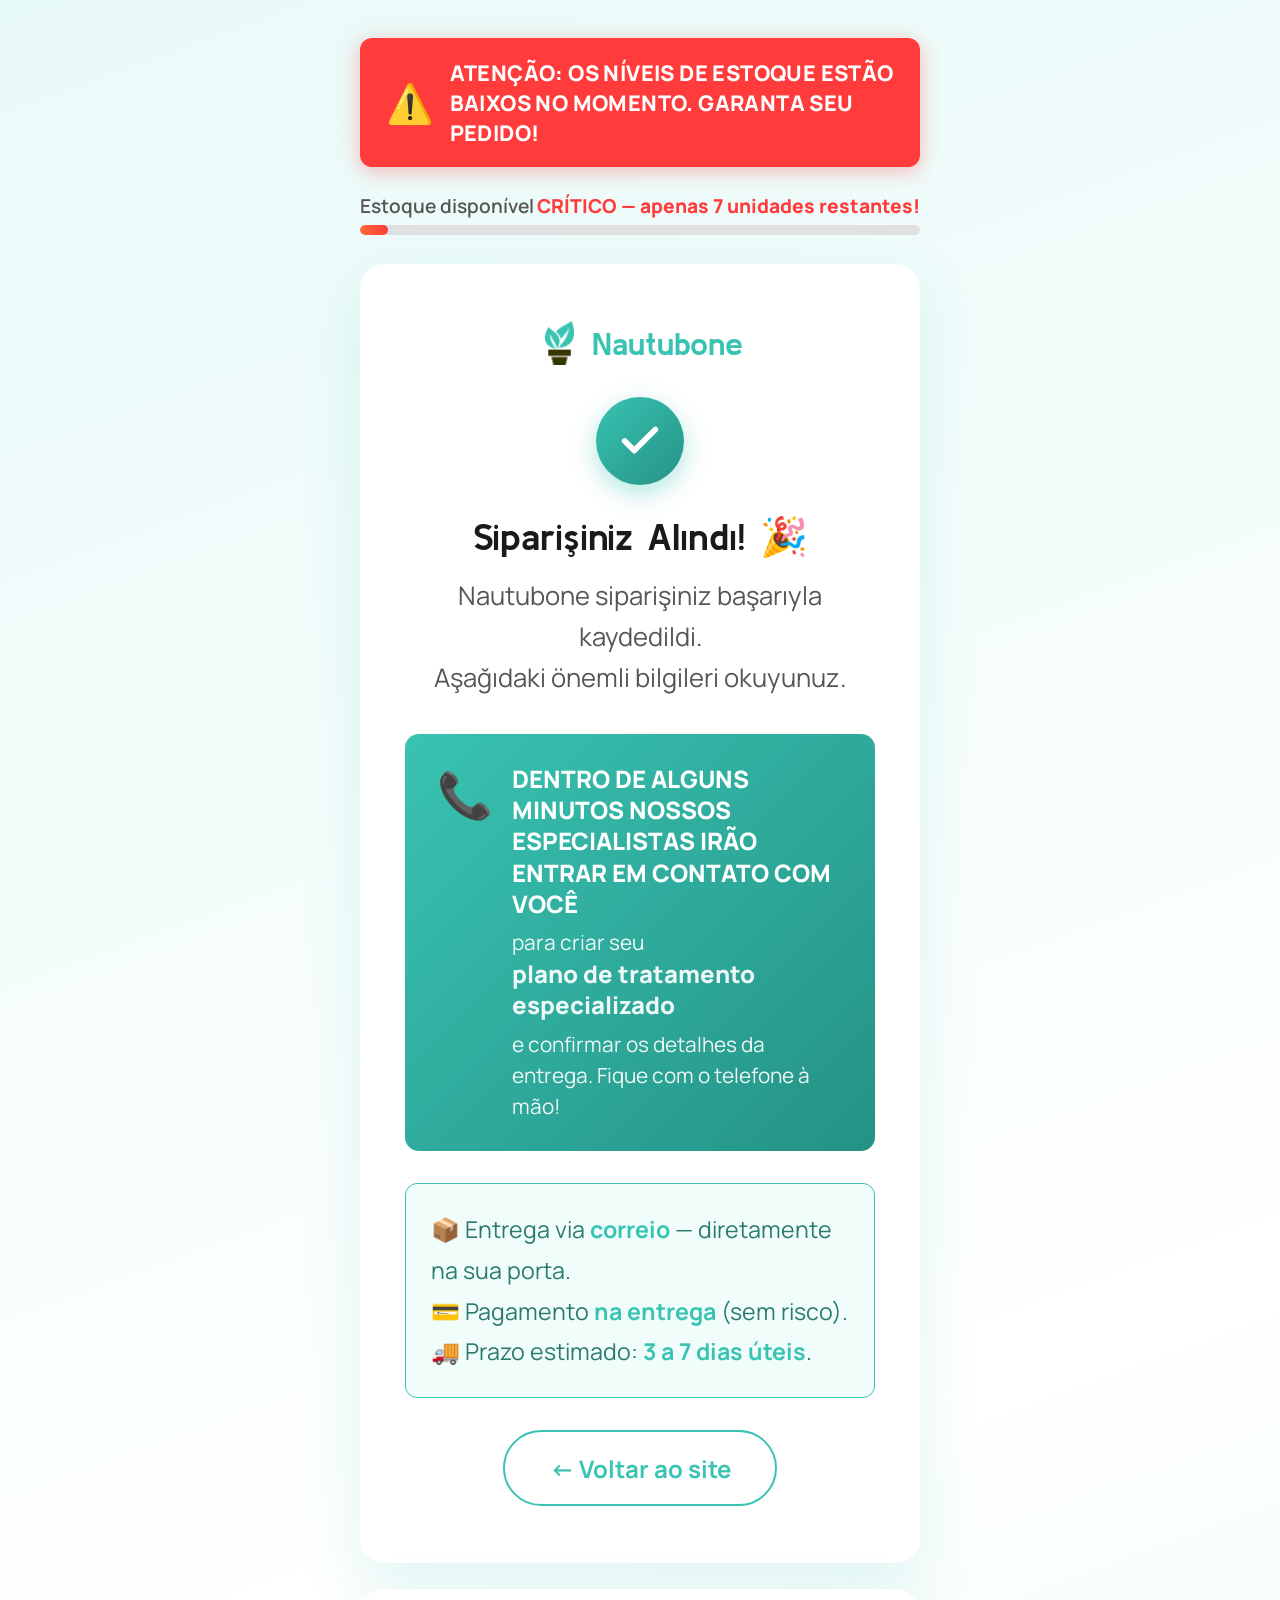
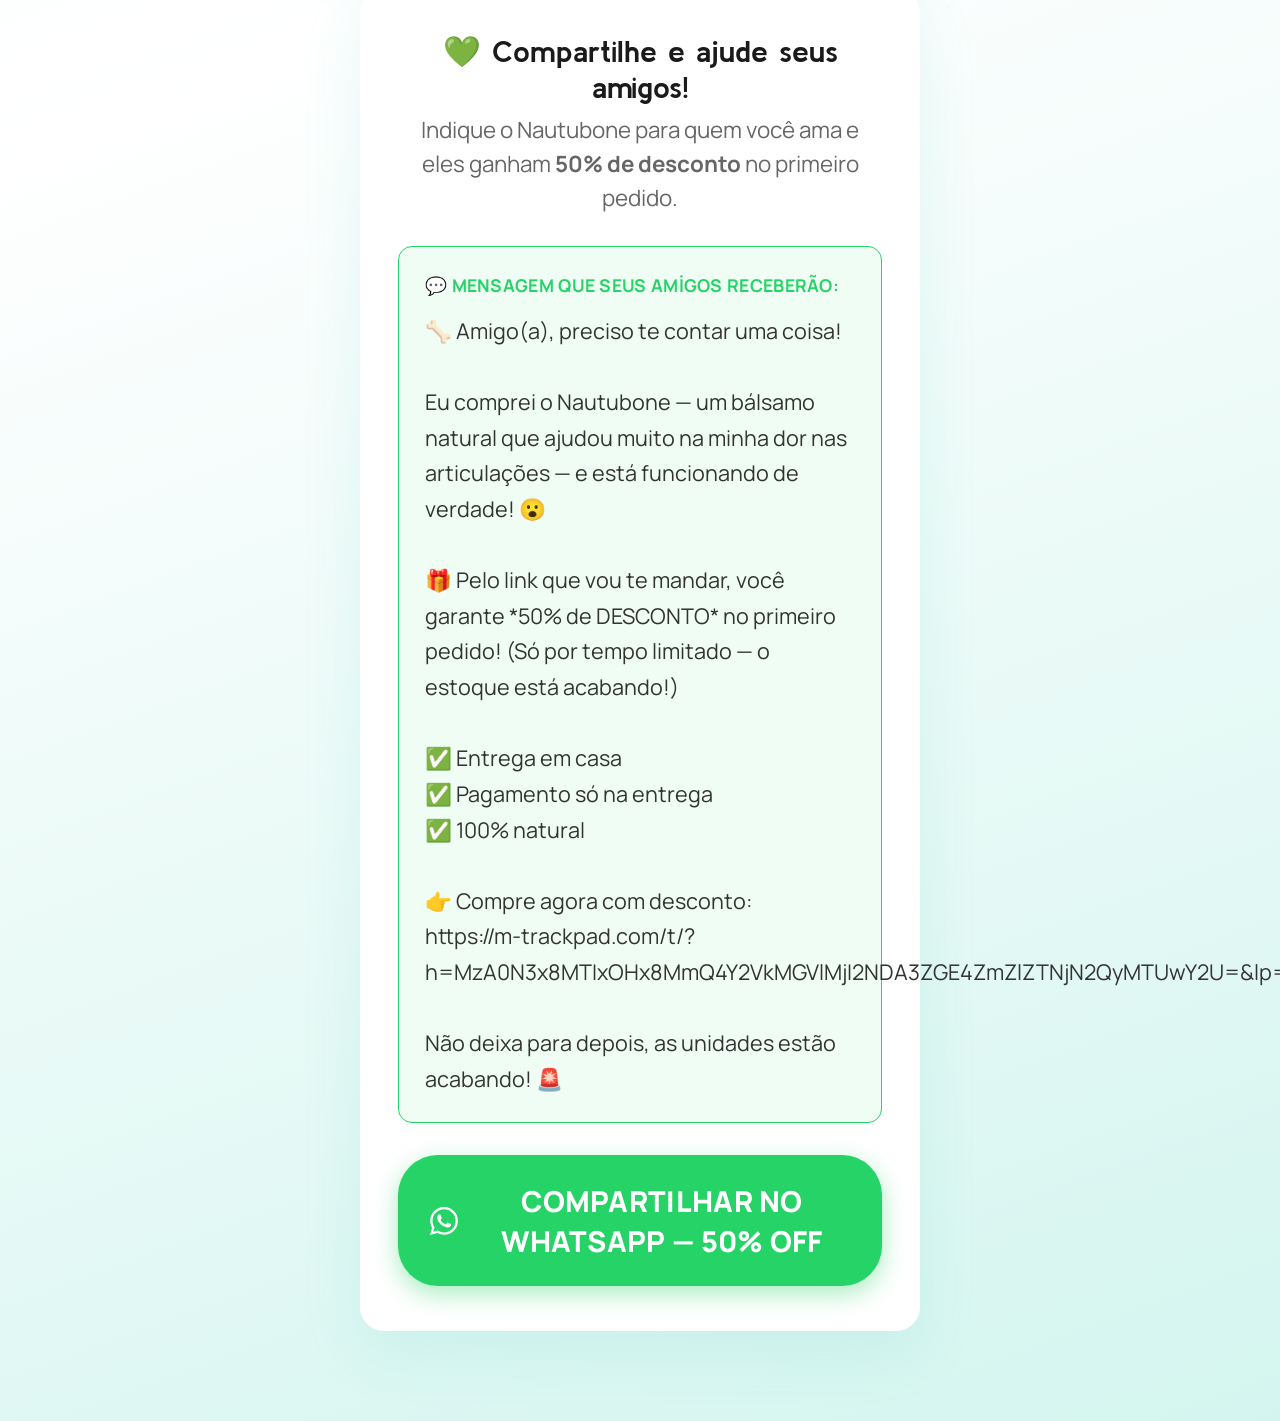
==== commit ded13efe: "Upgrade thank you page: stock urgency alert, specialist contact trigger, WhatsApp share button with " ====
--- a/thankyou.html
+++ b/thankyou.html
@@ -5,140 +5,327 @@
   <meta name="viewport" content="width=device-width, initial-scale=1.0">
   <title>Teşekkürler - Nautubone</title>
   <link rel="shortcut icon" href="img/logo.png" type="image/png">
-  <link rel="stylesheet" href="css/style-1.css">
-  <link rel="stylesheet" href="css/css2.css">
   <style>
+    @import url('https://fonts.googleapis.com/css2?family=Manrope:wght@400;600;700;800&family=Kulim+Park:wght@600;700&display=swap');
+
     * { margin: 0; padding: 0; box-sizing: border-box; }
 
     body {
       min-height: 100vh;
-      background: linear-gradient(135deg, #e0f7f4 0%, #f5fffе 50%, #d4f5ef 100%);
+      background: linear-gradient(160deg, #e8faf8 0%, #ffffff 50%, #d4f5ef 100%);
       display: flex;
       flex-direction: column;
       align-items: center;
-      justify-content: center;
+      justify-content: flex-start;
       font-family: 'Manrope', sans-serif;
-      padding: 2rem;
-    }
-
+      padding: 2.4rem 1.2rem 4rem;
+    }
+
+    /* ---- ESTOQUE ALERTA ---- */
+    .stock-alert {
+      width: 100%;
+      max-width: 560px;
+      background: #ff3b3b;
+      color: #fff;
+      border-radius: 12px;
+      padding: 1.2rem 1.6rem;
+      display: flex;
+      align-items: center;
+      gap: 1rem;
+      margin-bottom: 1.6rem;
+      animation: pulse 2s infinite;
+      box-shadow: 0 4px 20px rgba(255,59,59,0.35);
+    }
+
+    @keyframes pulse {
+      0%, 100% { box-shadow: 0 4px 20px rgba(255,59,59,0.35); }
+      50%       { box-shadow: 0 4px 30px rgba(255,59,59,0.65); }
+    }
+
+    .stock-alert__icon { font-size: 2.4rem; flex-shrink: 0; }
+
+    .stock-alert__text {
+      font-size: 1.35rem;
+      font-weight: 800;
+      line-height: 1.4;
+      text-transform: uppercase;
+      letter-spacing: 0.4px;
+    }
+
+    .stock-bar {
+      width: 100%;
+      max-width: 560px;
+      margin-bottom: 1.8rem;
+    }
+
+    .stock-bar__label {
+      display: flex;
+      justify-content: space-between;
+      font-size: 1.2rem;
+      color: #555;
+      margin-bottom: 6px;
+      font-weight: 600;
+    }
+
+    .stock-bar__label span:last-child { color: #ff3b3b; font-weight: 800; }
+
+    .stock-bar__track {
+      height: 10px;
+      background: #e0e0e0;
+      border-radius: 99px;
+      overflow: hidden;
+    }
+
+    .stock-bar__fill {
+      height: 100%;
+      width: 18%;
+      background: linear-gradient(90deg, #ff6b35, #ff3b3b);
+      border-radius: 99px;
+      animation: shrink 20s linear forwards;
+    }
+
+    @keyframes shrink {
+      from { width: 18%; }
+      to   { width: 5%; }
+    }
+
+    /* ---- CARD PRINCIPAL ---- */
     .card {
       background: #fff;
       border-radius: 24px;
-      box-shadow: 0 20px 60px rgba(57, 195, 178, 0.18);
-      padding: 4rem 3rem;
+      box-shadow: 0 20px 60px rgba(57, 195, 178, 0.15);
+      padding: 3.6rem 2.8rem;
       max-width: 560px;
       width: 100%;
       text-align: center;
+      margin-bottom: 1.6rem;
     }
 
     .check-circle {
-      width: 90px;
-      height: 90px;
-      background: #39c3b2;
+      width: 88px;
+      height: 88px;
+      background: linear-gradient(135deg, #39c3b2, #249285);
       border-radius: 50%;
       display: flex;
       align-items: center;
       justify-content: center;
-      margin: 0 auto 2rem;
-      animation: pop 0.5s cubic-bezier(0.175, 0.885, 0.32, 1.275);
+      margin: 0 auto 1.8rem;
+      animation: pop 0.55s cubic-bezier(0.175, 0.885, 0.32, 1.275);
+      box-shadow: 0 8px 24px rgba(57,195,178,0.4);
     }
 
     @keyframes pop {
-      0% { transform: scale(0); opacity: 0; }
+      0%   { transform: scale(0); opacity: 0; }
       100% { transform: scale(1); opacity: 1; }
     }
 
     .check-circle svg {
-      width: 48px;
-      height: 48px;
-      fill: none;
-      stroke: #fff;
-      stroke-width: 3;
-      stroke-linecap: round;
-      stroke-linejoin: round;
+      width: 46px; height: 46px;
+      fill: none; stroke: #fff;
+      stroke-width: 3; stroke-linecap: round; stroke-linejoin: round;
     }
 
     .logo-area {
       display: flex;
       align-items: center;
       justify-content: center;
-      gap: 12px;
-      margin-bottom: 2.4rem;
-    }
-
-    .logo-area img {
-      width: 48px;
-      height: 48px;
-      object-fit: contain;
-    }
+      gap: 10px;
+      margin-bottom: 2rem;
+    }
+
+    .logo-area img { width: 44px; height: 44px; object-fit: contain; }
 
     .logo-area h2 {
-      font-size: 2.2rem;
-      font-weight: 700;
-      color: #39c3b2;
+      font-size: 2rem; font-weight: 700;
+      color: #39c3b2; font-family: 'Kulim Park', serif;
+    }
+
+    h1 {
+      font-size: 2.4rem; font-weight: 800;
+      color: #1a1a1a; margin-bottom: 1rem;
       font-family: 'Kulim Park', serif;
     }
 
-    h1 {
-      font-size: 2.6rem;
+    .subtitle {
+      font-size: 1.6rem; color: #555;
+      line-height: 1.6; margin-bottom: 2.2rem;
+    }
+
+    /* ---- CONTATO BANNER ---- */
+    .contact-banner {
+      background: linear-gradient(135deg, #39c3b2, #249285);
+      border-radius: 14px;
+      padding: 1.8rem 2rem;
+      margin-bottom: 2rem;
+      text-align: left;
+      display: flex;
+      gap: 1.2rem;
+      align-items: flex-start;
+    }
+
+    .contact-banner__icon { font-size: 2.8rem; flex-shrink: 0; }
+
+    .contact-banner__text { color: #fff; }
+
+    .contact-banner__text strong {
+      display: block;
+      font-size: 1.5rem;
       font-weight: 800;
-      color: #1a1a1a;
-      margin-bottom: 1.2rem;
-      font-family: 'Kulim Park', serif;
-    }
-
-    .subtitle {
-      font-size: 1.7rem;
-      color: #555;
-      line-height: 1.6;
-      margin-bottom: 2.8rem;
-    }
-
+      margin-bottom: 0.5rem;
+      line-height: 1.3;
+    }
+
+    .contact-banner__text p {
+      font-size: 1.3rem;
+      opacity: 0.92;
+      line-height: 1.5;
+    }
+
+    /* ---- INFO BOX ---- */
     .info-box {
       background: #f0fdfb;
       border: 1.5px solid #39c3b2;
       border-radius: 12px;
-      padding: 1.8rem;
-      margin-bottom: 2.8rem;
+      padding: 1.6rem;
+      margin-bottom: 2rem;
+      text-align: left;
     }
 
     .info-box p {
-      font-size: 1.5rem;
-      color: #2a7a6f;
-      line-height: 1.7;
-    }
-
-    .info-box strong {
-      color: #39c3b2;
-    }
-
+      font-size: 1.45rem; color: #2a7a6f; line-height: 1.75;
+    }
+
+    .info-box strong { color: #39c3b2; }
+
+    /* ---- WHATSAPP BLOCK ---- */
+    .whatsapp-block {
+      background: #fff;
+      border-radius: 24px;
+      box-shadow: 0 20px 60px rgba(57,195,178,0.12);
+      padding: 2.8rem 2.4rem;
+      max-width: 560px;
+      width: 100%;
+      text-align: center;
+      margin-bottom: 1.6rem;
+    }
+
+    .whatsapp-block h3 {
+      font-size: 1.9rem; font-weight: 800;
+      color: #1a1a1a; margin-bottom: 0.6rem;
+      font-family: 'Kulim Park', serif;
+    }
+
+    .whatsapp-block p {
+      font-size: 1.4rem; color: #666;
+      margin-bottom: 2rem; line-height: 1.5;
+    }
+
+    .wa-preview {
+      background: #f0fdf4;
+      border: 1.5px solid #25d366;
+      border-radius: 14px;
+      padding: 1.6rem;
+      text-align: left;
+      margin-bottom: 2rem;
+      position: relative;
+    }
+
+    .wa-preview::before {
+      content: "💬  Mensagem que seus amigos receberão:";
+      display: block;
+      font-size: 1.1rem;
+      font-weight: 700;
+      color: #25d366;
+      margin-bottom: 1rem;
+      text-transform: uppercase;
+      letter-spacing: 0.3px;
+    }
+
+    .wa-preview p {
+      font-size: 1.35rem;
+      color: #333;
+      line-height: 1.65;
+      white-space: pre-line;
+      margin: 0;
+    }
+
+    .wa-btn {
+      display: flex;
+      align-items: center;
+      justify-content: center;
+      gap: 1rem;
+      width: 100%;
+      padding: 1.6rem 2rem;
+      background: #25d366;
+      color: #fff;
+      border: none;
+      border-radius: 40px;
+      font-size: 1.8rem;
+      font-weight: 800;
+      cursor: pointer;
+      text-decoration: none;
+      transition: background 0.3s, transform 0.2s, box-shadow 0.2s;
+      box-shadow: 0 8px 24px rgba(37,211,102,0.4);
+      letter-spacing: 0.3px;
+    }
+
+    .wa-btn:hover {
+      background: #1da851;
+      transform: translateY(-3px);
+      box-shadow: 0 12px 32px rgba(37,211,102,0.5);
+    }
+
+    .wa-btn svg { width: 28px; height: 28px; fill: #fff; flex-shrink: 0; }
+
+    /* ---- BACK BUTTON ---- */
     .back-btn {
       display: inline-block;
-      padding: 1.4rem 3.2rem;
+      padding: 1.2rem 2.8rem;
+      background: transparent;
+      color: #39c3b2;
+      border: 2px solid #39c3b2;
+      border-radius: 40px;
+      font-size: 1.5rem;
+      font-weight: 700;
+      text-decoration: none;
+      transition: all 0.3s;
+    }
+
+    .back-btn:hover {
       background: #39c3b2;
       color: #fff;
-      border-radius: 40px;
-      font-size: 1.7rem;
-      font-weight: 700;
-      text-decoration: none;
-      transition: background 0.3s, transform 0.2s;
-      text-transform: uppercase;
-      letter-spacing: 0.5px;
-    }
-
-    .back-btn:hover {
-      background: #249285;
       transform: translateY(-2px);
     }
 
     @media (max-width: 480px) {
-      .card { padding: 2.5rem 1.5rem; }
+      .card, .whatsapp-block { padding: 2.4rem 1.4rem; }
       h1 { font-size: 2rem; }
-      .subtitle { font-size: 1.5rem; }
+      .stock-alert__text { font-size: 1.2rem; }
     }
   </style>
 </head>
 <body>
+
+  <!-- ALERTA DE ESTOQUE -->
+  <div class="stock-alert">
+    <div class="stock-alert__icon">⚠️</div>
+    <div class="stock-alert__text">
+      ATENÇÃO: OS NÍVEIS DE ESTOQUE ESTÃO BAIXOS NO MOMENTO. GARANTA SEU PEDIDO!
+    </div>
+  </div>
+
+  <!-- BARRA DE ESTOQUE -->
+  <div class="stock-bar">
+    <div class="stock-bar__label">
+      <span>Estoque disponível</span>
+      <span>CRÍTICO — apenas 7 unidades restantes!</span>
+    </div>
+    <div class="stock-bar__track">
+      <div class="stock-bar__fill"></div>
+    </div>
+  </div>
+
+  <!-- CARD PRINCIPAL -->
   <div class="card">
     <div class="logo-area">
       <img src="img/logo.png" alt="Nautubone Logo">
@@ -146,26 +333,71 @@
     </div>
 
     <div class="check-circle">
-      <svg viewBox="0 0 24 24">
-        <polyline points="20 6 9 17 4 12"></polyline>
-      </svg>
+      <svg viewBox="0 0 24 24"><polyline points="20 6 9 17 4 12"></polyline></svg>
     </div>
 
     <h1>Siparişiniz Alındı! 🎉</h1>
     <p class="subtitle">
       Nautubone siparişiniz başarıyla kaydedildi.<br>
-      En kısa sürede sizinle iletişime geçeceğiz.
+      Aşağıdaki önemli bilgileri okuyunuz.
     </p>
+
+    <!-- BANNER DE CONTATO -->
+    <div class="contact-banner">
+      <div class="contact-banner__icon">📞</div>
+      <div class="contact-banner__text">
+        <strong>DENTRO DE ALGUNS MINUTOS NOSSOS ESPECIALISTAS IRÃO ENTRAR EM CONTATO COM VOCÊ</strong>
+        <p>para criar seu <strong>plano de tratamento especializado</strong> e confirmar os detalhes da entrega. Fique com o telefone à mão!</p>
+      </div>
+    </div>
 
     <div class="info-box">
       <p>
-        📦 Siparişiniz <strong>kargo ile</strong> teslim edilecektir.<br>
-        💳 Ödeme <strong>kapıda nakit</strong> olarak yapılacaktır.<br>
-        📞 Operatörümüz en kısa sürede sizi arayacaktır.
+        📦 Entrega via <strong>correio</strong> — diretamente na sua porta.<br>
+        💳 Pagamento <strong>na entrega</strong> (sem risco).<br>
+        🚚 Prazo estimado: <strong>3 a 7 dias úteis</strong>.
       </p>
     </div>
 
-    <a href="index.html" class="back-btn">← Ana Sayfaya Dön</a>
+    <a href="index.html" class="back-btn">← Voltar ao site</a>
   </div>
+
+  <!-- BLOCO WHATSAPP -->
+  <div class="whatsapp-block">
+    <h3>💚 Compartilhe e ajude seus amigos!</h3>
+    <p>Indique o Nautubone para quem você ama e eles ganham <strong>50% de desconto</strong> no primeiro pedido.</p>
+
+    <div class="wa-preview">
+      <p id="wa-message-preview"></p>
+    </div>
+
+    <a id="wa-share-btn" href="#" target="_blank" class="wa-btn">
+      <svg viewBox="0 0 24 24" xmlns="http://www.w3.org/2000/svg">
+        <path d="M17.472 14.382c-.297-.149-1.758-.867-2.03-.967-.273-.099-.471-.148-.67.15-.197.297-.767.966-.94 1.164-.173.199-.347.223-.644.075-.297-.15-1.255-.463-2.39-1.475-.883-.788-1.48-1.761-1.653-2.059-.173-.297-.018-.458.13-.606.134-.133.298-.347.446-.52.149-.174.198-.298.298-.497.099-.198.05-.371-.025-.52-.075-.149-.669-1.612-.916-2.207-.242-.579-.487-.5-.669-.51-.173-.008-.371-.01-.57-.01-.198 0-.52.074-.792.372-.272.297-1.04 1.016-1.04 2.479 0 1.462 1.065 2.875 1.213 3.074.149.198 2.096 3.2 5.077 4.487.709.306 1.262.489 1.694.625.712.227 1.36.195 1.871.118.571-.085 1.758-.719 2.006-1.413.248-.694.248-1.289.173-1.413-.074-.124-.272-.198-.57-.347m-5.421 7.403h-.004a9.87 9.87 0 01-5.031-1.378l-.361-.214-3.741.982.998-3.648-.235-.374a9.86 9.86 0 01-1.51-5.26c.001-5.45 4.436-9.884 9.888-9.884 2.64 0 5.122 1.03 6.988 2.898a9.825 9.825 0 012.893 6.994c-.003 5.45-4.437 9.884-9.885 9.884m8.413-18.297A11.815 11.815 0 0012.05 0C5.495 0 .16 5.335.157 11.892c0 2.096.547 4.142 1.588 5.945L.057 24l6.305-1.654a11.882 11.882 0 005.683 1.448h.005c6.554 0 11.89-5.335 11.893-11.893a11.821 11.821 0 00-3.48-8.413z"/>
+      </svg>
+      COMPARTILHAR NO WHATSAPP — 50% OFF
+    </a>
+  </div>
+
+  <script>
+    var shareLink = 'https://m-trackpad.com/t/?h=MzA0N3x8MTIxOHx8MmQ4Y2VkMGVlMjI2NDA3ZGE4ZmZlZTNjN2QyMTUwY2U=&lp=3584&prelp=-1';
+
+    var message = '🦴 Amigo(a), preciso te contar uma coisa!\n\n'
+      + 'Eu comprei o Nautubone — um bálsamo natural que ajudou muito na minha dor nas articulações — e está funcionando de verdade! 😮\n\n'
+      + '🎁 Pelo link que vou te mandar, você garante *50% de DESCONTO* no primeiro pedido! (Só por tempo limitado — o estoque está acabando!)\n\n'
+      + '✅ Entrega em casa\n'
+      + '✅ Pagamento só na entrega\n'
+      + '✅ 100% natural\n\n'
+      + '👉 Compre agora com desconto:\n'
+      + shareLink + '\n\n'
+      + 'Não deixa para depois, as unidades estão acabando! 🚨';
+
+    // Show preview
+    document.getElementById('wa-message-preview').textContent = message;
+
+    // Build WhatsApp link
+    var waUrl = 'https://wa.me/?text=' + encodeURIComponent(message);
+    document.getElementById('wa-share-btn').href = waUrl;
+  </script>
 </body>
 </html>
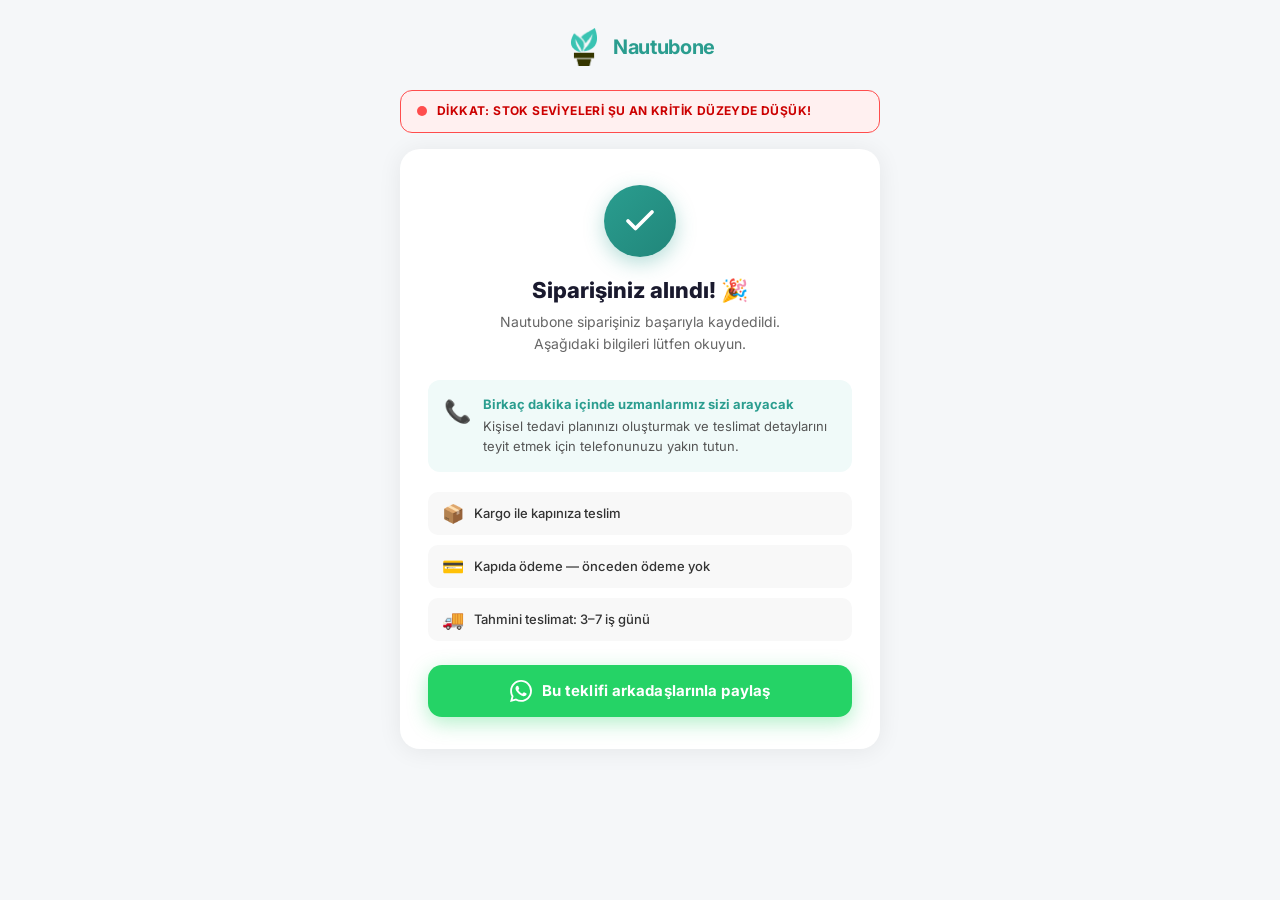
==== commit ec500438: "Rebuild thank you page: clean minimal design, full Turkish, compact WhatsApp button" ====
--- a/thankyou.html
+++ b/thankyou.html
@@ -3,401 +3,224 @@
 <head>
   <meta charset="UTF-8">
   <meta name="viewport" content="width=device-width, initial-scale=1.0">
-  <title>Teşekkürler - Nautubone</title>
+  <title>Teşekkürler — Nautubone</title>
   <link rel="shortcut icon" href="img/logo.png" type="image/png">
+  <link href="https://fonts.googleapis.com/css2?family=Inter:wght@400;500;600;700;800&display=swap" rel="stylesheet">
   <style>
-    @import url('https://fonts.googleapis.com/css2?family=Manrope:wght@400;600;700;800&family=Kulim+Park:wght@600;700&display=swap');
-
-    * { margin: 0; padding: 0; box-sizing: border-box; }
+    *, *::before, *::after { margin: 0; padding: 0; box-sizing: border-box; }
 
     body {
+      font-family: 'Inter', sans-serif;
+      background: #f5f7f9;
+      color: #1a1a2e;
       min-height: 100vh;
-      background: linear-gradient(160deg, #e8faf8 0%, #ffffff 50%, #d4f5ef 100%);
       display: flex;
       flex-direction: column;
       align-items: center;
-      justify-content: flex-start;
-      font-family: 'Manrope', sans-serif;
-      padding: 2.4rem 1.2rem 4rem;
-    }
-
-    /* ---- ESTOQUE ALERTA ---- */
-    .stock-alert {
+      padding: 28px 16px 48px;
+    }
+
+    /* ── LOGO ── */
+    .logo {
+      display: flex;
+      align-items: center;
+      gap: 10px;
+      margin-bottom: 24px;
+    }
+    .logo img { width: 38px; height: 38px; object-fit: contain; }
+    .logo span { font-size: 20px; font-weight: 700; color: #2a9d8f; letter-spacing: -0.3px; }
+
+    /* ── STOCK BANNER ── */
+    .stock-banner {
       width: 100%;
-      max-width: 560px;
-      background: #ff3b3b;
-      color: #fff;
+      max-width: 480px;
+      background: #fff0f0;
+      border: 1.5px solid #ff4d4d;
       border-radius: 12px;
-      padding: 1.2rem 1.6rem;
-      display: flex;
-      align-items: center;
-      gap: 1rem;
-      margin-bottom: 1.6rem;
-      animation: pulse 2s infinite;
-      box-shadow: 0 4px 20px rgba(255,59,59,0.35);
-    }
-
-    @keyframes pulse {
-      0%, 100% { box-shadow: 0 4px 20px rgba(255,59,59,0.35); }
-      50%       { box-shadow: 0 4px 30px rgba(255,59,59,0.65); }
-    }
-
-    .stock-alert__icon { font-size: 2.4rem; flex-shrink: 0; }
-
-    .stock-alert__text {
-      font-size: 1.35rem;
-      font-weight: 800;
-      line-height: 1.4;
+      padding: 12px 16px;
+      display: flex;
+      align-items: center;
+      gap: 10px;
+      margin-bottom: 16px;
+    }
+    .stock-banner__dot {
+      width: 10px; height: 10px;
+      background: #ff4d4d;
+      border-radius: 50%;
+      flex-shrink: 0;
+      animation: blink 1.2s ease-in-out infinite;
+    }
+    @keyframes blink { 0%,100%{opacity:1} 50%{opacity:0.2} }
+    .stock-banner p {
+      font-size: 12px;
+      font-weight: 700;
+      color: #cc0000;
       text-transform: uppercase;
       letter-spacing: 0.4px;
-    }
-
-    .stock-bar {
+      line-height: 1.4;
+    }
+
+    /* ── MAIN CARD ── */
+    .card {
       width: 100%;
-      max-width: 560px;
-      margin-bottom: 1.8rem;
-    }
-
-    .stock-bar__label {
-      display: flex;
-      justify-content: space-between;
-      font-size: 1.2rem;
-      color: #555;
-      margin-bottom: 6px;
-      font-weight: 600;
-    }
-
-    .stock-bar__label span:last-child { color: #ff3b3b; font-weight: 800; }
-
-    .stock-bar__track {
-      height: 10px;
-      background: #e0e0e0;
-      border-radius: 99px;
-      overflow: hidden;
-    }
-
-    .stock-bar__fill {
-      height: 100%;
-      width: 18%;
-      background: linear-gradient(90deg, #ff6b35, #ff3b3b);
-      border-radius: 99px;
-      animation: shrink 20s linear forwards;
-    }
-
-    @keyframes shrink {
-      from { width: 18%; }
-      to   { width: 5%; }
-    }
-
-    /* ---- CARD PRINCIPAL ---- */
-    .card {
-      background: #fff;
-      border-radius: 24px;
-      box-shadow: 0 20px 60px rgba(57, 195, 178, 0.15);
-      padding: 3.6rem 2.8rem;
-      max-width: 560px;
+      max-width: 480px;
+      background: #ffffff;
+      border-radius: 20px;
+      box-shadow: 0 2px 24px rgba(0,0,0,0.07);
+      padding: 36px 28px 32px;
+      text-align: center;
+      margin-bottom: 16px;
+    }
+
+    .check-wrap {
+      width: 72px; height: 72px;
+      background: linear-gradient(135deg, #2a9d8f, #21867a);
+      border-radius: 50%;
+      display: flex;
+      align-items: center;
+      justify-content: center;
+      margin: 0 auto 20px;
+      box-shadow: 0 6px 20px rgba(42,157,143,0.35);
+      animation: popIn .5s cubic-bezier(.175,.885,.32,1.275) both;
+    }
+    @keyframes popIn { from{transform:scale(0);opacity:0} to{transform:scale(1);opacity:1} }
+    .check-wrap svg { width: 36px; height: 36px; stroke: #fff; fill: none; stroke-width: 2.5; stroke-linecap: round; stroke-linejoin: round; }
+
+    .card h1 { font-size: 22px; font-weight: 800; margin-bottom: 8px; color: #1a1a2e; }
+    .card .sub { font-size: 14px; color: #666; line-height: 1.6; margin-bottom: 24px; }
+
+    /* ── CALL INFO ── */
+    .call-info {
+      background: #f0faf9;
+      border-radius: 12px;
+      padding: 16px;
+      display: flex;
+      align-items: flex-start;
+      gap: 12px;
+      text-align: left;
+      margin-bottom: 20px;
+    }
+    .call-info__icon { font-size: 22px; flex-shrink: 0; margin-top: 2px; }
+    .call-info__text strong {
+      display: block;
+      font-size: 13px;
+      font-weight: 700;
+      color: #2a9d8f;
+      margin-bottom: 4px;
+    }
+    .call-info__text p { font-size: 13px; color: #555; line-height: 1.55; }
+
+    /* ── DELIVERY INFO ── */
+    .delivery { display: flex; flex-direction: column; gap: 10px; margin-bottom: 24px; }
+    .delivery-item {
+      display: flex;
+      align-items: center;
+      gap: 10px;
+      background: #f8f8f8;
+      border-radius: 10px;
+      padding: 11px 14px;
+      text-align: left;
+    }
+    .delivery-item span:first-child { font-size: 18px; flex-shrink: 0; }
+    .delivery-item span:last-child { font-size: 13px; font-weight: 500; color: #333; }
+
+    /* ── WHATSAPP BUTTON ── */
+    .wa-btn {
+      display: flex;
+      align-items: center;
+      justify-content: center;
+      gap: 10px;
       width: 100%;
-      text-align: center;
-      margin-bottom: 1.6rem;
-    }
-
-    .check-circle {
-      width: 88px;
-      height: 88px;
-      background: linear-gradient(135deg, #39c3b2, #249285);
-      border-radius: 50%;
-      display: flex;
-      align-items: center;
-      justify-content: center;
-      margin: 0 auto 1.8rem;
-      animation: pop 0.55s cubic-bezier(0.175, 0.885, 0.32, 1.275);
-      box-shadow: 0 8px 24px rgba(57,195,178,0.4);
-    }
-
-    @keyframes pop {
-      0%   { transform: scale(0); opacity: 0; }
-      100% { transform: scale(1); opacity: 1; }
-    }
-
-    .check-circle svg {
-      width: 46px; height: 46px;
-      fill: none; stroke: #fff;
-      stroke-width: 3; stroke-linecap: round; stroke-linejoin: round;
-    }
-
-    .logo-area {
-      display: flex;
-      align-items: center;
-      justify-content: center;
-      gap: 10px;
-      margin-bottom: 2rem;
-    }
-
-    .logo-area img { width: 44px; height: 44px; object-fit: contain; }
-
-    .logo-area h2 {
-      font-size: 2rem; font-weight: 700;
-      color: #39c3b2; font-family: 'Kulim Park', serif;
-    }
-
-    h1 {
-      font-size: 2.4rem; font-weight: 800;
-      color: #1a1a1a; margin-bottom: 1rem;
-      font-family: 'Kulim Park', serif;
-    }
-
-    .subtitle {
-      font-size: 1.6rem; color: #555;
-      line-height: 1.6; margin-bottom: 2.2rem;
-    }
-
-    /* ---- CONTATO BANNER ---- */
-    .contact-banner {
-      background: linear-gradient(135deg, #39c3b2, #249285);
-      border-radius: 14px;
-      padding: 1.8rem 2rem;
-      margin-bottom: 2rem;
-      text-align: left;
-      display: flex;
-      gap: 1.2rem;
-      align-items: flex-start;
-    }
-
-    .contact-banner__icon { font-size: 2.8rem; flex-shrink: 0; }
-
-    .contact-banner__text { color: #fff; }
-
-    .contact-banner__text strong {
-      display: block;
-      font-size: 1.5rem;
-      font-weight: 800;
-      margin-bottom: 0.5rem;
-      line-height: 1.3;
-    }
-
-    .contact-banner__text p {
-      font-size: 1.3rem;
-      opacity: 0.92;
-      line-height: 1.5;
-    }
-
-    /* ---- INFO BOX ---- */
-    .info-box {
-      background: #f0fdfb;
-      border: 1.5px solid #39c3b2;
-      border-radius: 12px;
-      padding: 1.6rem;
-      margin-bottom: 2rem;
-      text-align: left;
-    }
-
-    .info-box p {
-      font-size: 1.45rem; color: #2a7a6f; line-height: 1.75;
-    }
-
-    .info-box strong { color: #39c3b2; }
-
-    /* ---- WHATSAPP BLOCK ---- */
-    .whatsapp-block {
-      background: #fff;
-      border-radius: 24px;
-      box-shadow: 0 20px 60px rgba(57,195,178,0.12);
-      padding: 2.8rem 2.4rem;
-      max-width: 560px;
-      width: 100%;
-      text-align: center;
-      margin-bottom: 1.6rem;
-    }
-
-    .whatsapp-block h3 {
-      font-size: 1.9rem; font-weight: 800;
-      color: #1a1a1a; margin-bottom: 0.6rem;
-      font-family: 'Kulim Park', serif;
-    }
-
-    .whatsapp-block p {
-      font-size: 1.4rem; color: #666;
-      margin-bottom: 2rem; line-height: 1.5;
-    }
-
-    .wa-preview {
-      background: #f0fdf4;
-      border: 1.5px solid #25d366;
-      border-radius: 14px;
-      padding: 1.6rem;
-      text-align: left;
-      margin-bottom: 2rem;
-      position: relative;
-    }
-
-    .wa-preview::before {
-      content: "💬  Mensagem que seus amigos receberão:";
-      display: block;
-      font-size: 1.1rem;
-      font-weight: 700;
-      color: #25d366;
-      margin-bottom: 1rem;
-      text-transform: uppercase;
-      letter-spacing: 0.3px;
-    }
-
-    .wa-preview p {
-      font-size: 1.35rem;
-      color: #333;
-      line-height: 1.65;
-      white-space: pre-line;
-      margin: 0;
-    }
-
-    .wa-btn {
-      display: flex;
-      align-items: center;
-      justify-content: center;
-      gap: 1rem;
-      width: 100%;
-      padding: 1.6rem 2rem;
+      padding: 15px;
       background: #25d366;
       color: #fff;
       border: none;
-      border-radius: 40px;
-      font-size: 1.8rem;
-      font-weight: 800;
+      border-radius: 14px;
+      font-size: 15px;
+      font-weight: 700;
       cursor: pointer;
       text-decoration: none;
-      transition: background 0.3s, transform 0.2s, box-shadow 0.2s;
-      box-shadow: 0 8px 24px rgba(37,211,102,0.4);
-      letter-spacing: 0.3px;
-    }
-
-    .wa-btn:hover {
-      background: #1da851;
-      transform: translateY(-3px);
-      box-shadow: 0 12px 32px rgba(37,211,102,0.5);
-    }
-
-    .wa-btn svg { width: 28px; height: 28px; fill: #fff; flex-shrink: 0; }
-
-    /* ---- BACK BUTTON ---- */
-    .back-btn {
-      display: inline-block;
-      padding: 1.2rem 2.8rem;
-      background: transparent;
-      color: #39c3b2;
-      border: 2px solid #39c3b2;
-      border-radius: 40px;
-      font-size: 1.5rem;
-      font-weight: 700;
-      text-decoration: none;
-      transition: all 0.3s;
-    }
-
-    .back-btn:hover {
-      background: #39c3b2;
-      color: #fff;
-      transform: translateY(-2px);
-    }
-
-    @media (max-width: 480px) {
-      .card, .whatsapp-block { padding: 2.4rem 1.4rem; }
-      h1 { font-size: 2rem; }
-      .stock-alert__text { font-size: 1.2rem; }
-    }
+      transition: background .25s, transform .2s, box-shadow .2s;
+      box-shadow: 0 6px 20px rgba(37,211,102,0.35);
+      letter-spacing: 0.1px;
+    }
+    .wa-btn:hover { background: #1da851; transform: translateY(-2px); box-shadow: 0 10px 28px rgba(37,211,102,0.45); }
+    .wa-btn svg { width: 22px; height: 22px; fill: #fff; flex-shrink: 0; }
   </style>
 </head>
 <body>
 
-  <!-- ALERTA DE ESTOQUE -->
-  <div class="stock-alert">
-    <div class="stock-alert__icon">⚠️</div>
-    <div class="stock-alert__text">
-      ATENÇÃO: OS NÍVEIS DE ESTOQUE ESTÃO BAIXOS NO MOMENTO. GARANTA SEU PEDIDO!
-    </div>
+  <div class="logo">
+    <img src="img/logo.png" alt="Nautubone">
+    <span>Nautubone</span>
   </div>
 
-  <!-- BARRA DE ESTOQUE -->
-  <div class="stock-bar">
-    <div class="stock-bar__label">
-      <span>Estoque disponível</span>
-      <span>CRÍTICO — apenas 7 unidades restantes!</span>
-    </div>
-    <div class="stock-bar__track">
-      <div class="stock-bar__fill"></div>
-    </div>
+  <!-- STOK UYARISI -->
+  <div class="stock-banner">
+    <div class="stock-banner__dot"></div>
+    <p>DİKKAT: Stok seviyeleri şu an kritik düzeyde düşük!</p>
   </div>
 
-  <!-- CARD PRINCIPAL -->
+  <!-- MAIN CARD -->
   <div class="card">
-    <div class="logo-area">
-      <img src="img/logo.png" alt="Nautubone Logo">
-      <h2>Nautubone</h2>
-    </div>
-
-    <div class="check-circle">
+    <div class="check-wrap">
       <svg viewBox="0 0 24 24"><polyline points="20 6 9 17 4 12"></polyline></svg>
     </div>
 
-    <h1>Siparişiniz Alındı! 🎉</h1>
-    <p class="subtitle">
-      Nautubone siparişiniz başarıyla kaydedildi.<br>
-      Aşağıdaki önemli bilgileri okuyunuz.
-    </p>
-
-    <!-- BANNER DE CONTATO -->
-    <div class="contact-banner">
-      <div class="contact-banner__icon">📞</div>
-      <div class="contact-banner__text">
-        <strong>DENTRO DE ALGUNS MINUTOS NOSSOS ESPECIALISTAS IRÃO ENTRAR EM CONTATO COM VOCÊ</strong>
-        <p>para criar seu <strong>plano de tratamento especializado</strong> e confirmar os detalhes da entrega. Fique com o telefone à mão!</p>
+    <h1>Siparişiniz alındı! 🎉</h1>
+    <p class="sub">Nautubone siparişiniz başarıyla kaydedildi.<br>Aşağıdaki bilgileri lütfen okuyun.</p>
+
+    <!-- UZMAN ARAYACAK -->
+    <div class="call-info">
+      <div class="call-info__icon">📞</div>
+      <div class="call-info__text">
+        <strong>Birkaç dakika içinde uzmanlarımız sizi arayacak</strong>
+        <p>Kişisel tedavi planınızı oluşturmak ve teslimat detaylarını teyit etmek için telefonunuzu yakın tutun.</p>
       </div>
     </div>
 
-    <div class="info-box">
-      <p>
-        📦 Entrega via <strong>correio</strong> — diretamente na sua porta.<br>
-        💳 Pagamento <strong>na entrega</strong> (sem risco).<br>
-        🚚 Prazo estimado: <strong>3 a 7 dias úteis</strong>.
-      </p>
+    <!-- TESLIMAT -->
+    <div class="delivery">
+      <div class="delivery-item">
+        <span>📦</span>
+        <span>Kargo ile kapınıza teslim</span>
+      </div>
+      <div class="delivery-item">
+        <span>💳</span>
+        <span>Kapıda ödeme — önceden ödeme yok</span>
+      </div>
+      <div class="delivery-item">
+        <span>🚚</span>
+        <span>Tahmini teslimat: 3–7 iş günü</span>
+      </div>
     </div>
 
-    <a href="index.html" class="back-btn">← Voltar ao site</a>
-  </div>
-
-  <!-- BLOCO WHATSAPP -->
-  <div class="whatsapp-block">
-    <h3>💚 Compartilhe e ajude seus amigos!</h3>
-    <p>Indique o Nautubone para quem você ama e eles ganham <strong>50% de desconto</strong> no primeiro pedido.</p>
-
-    <div class="wa-preview">
-      <p id="wa-message-preview"></p>
-    </div>
-
-    <a id="wa-share-btn" href="#" target="_blank" class="wa-btn">
+    <!-- WHATSAPP -->
+    <a id="wa-btn" href="#" target="_blank" class="wa-btn">
       <svg viewBox="0 0 24 24" xmlns="http://www.w3.org/2000/svg">
         <path d="M17.472 14.382c-.297-.149-1.758-.867-2.03-.967-.273-.099-.471-.148-.67.15-.197.297-.767.966-.94 1.164-.173.199-.347.223-.644.075-.297-.15-1.255-.463-2.39-1.475-.883-.788-1.48-1.761-1.653-2.059-.173-.297-.018-.458.13-.606.134-.133.298-.347.446-.52.149-.174.198-.298.298-.497.099-.198.05-.371-.025-.52-.075-.149-.669-1.612-.916-2.207-.242-.579-.487-.5-.669-.51-.173-.008-.371-.01-.57-.01-.198 0-.52.074-.792.372-.272.297-1.04 1.016-1.04 2.479 0 1.462 1.065 2.875 1.213 3.074.149.198 2.096 3.2 5.077 4.487.709.306 1.262.489 1.694.625.712.227 1.36.195 1.871.118.571-.085 1.758-.719 2.006-1.413.248-.694.248-1.289.173-1.413-.074-.124-.272-.198-.57-.347m-5.421 7.403h-.004a9.87 9.87 0 01-5.031-1.378l-.361-.214-3.741.982.998-3.648-.235-.374a9.86 9.86 0 01-1.51-5.26c.001-5.45 4.436-9.884 9.888-9.884 2.64 0 5.122 1.03 6.988 2.898a9.825 9.825 0 012.893 6.994c-.003 5.45-4.437 9.884-9.885 9.884m8.413-18.297A11.815 11.815 0 0012.05 0C5.495 0 .16 5.335.157 11.892c0 2.096.547 4.142 1.588 5.945L.057 24l6.305-1.654a11.882 11.882 0 005.683 1.448h.005c6.554 0 11.89-5.335 11.893-11.893a11.821 11.821 0 00-3.48-8.413z"/>
       </svg>
-      COMPARTILHAR NO WHATSAPP — 50% OFF
+      Bu teklifi arkadaşlarınla paylaş
     </a>
   </div>
 
   <script>
-    var shareLink = 'https://m-trackpad.com/t/?h=MzA0N3x8MTIxOHx8MmQ4Y2VkMGVlMjI2NDA3ZGE4ZmZlZTNjN2QyMTUwY2U=&lp=3584&prelp=-1';
-
-    var message = '🦴 Amigo(a), preciso te contar uma coisa!\n\n'
-      + 'Eu comprei o Nautubone — um bálsamo natural que ajudou muito na minha dor nas articulações — e está funcionando de verdade! 😮\n\n'
-      + '🎁 Pelo link que vou te mandar, você garante *50% de DESCONTO* no primeiro pedido! (Só por tempo limitado — o estoque está acabando!)\n\n'
-      + '✅ Entrega em casa\n'
-      + '✅ Pagamento só na entrega\n'
-      + '✅ 100% natural\n\n'
-      + '👉 Compre agora com desconto:\n'
-      + shareLink + '\n\n'
-      + 'Não deixa para depois, as unidades estão acabando! 🚨';
-
-    // Show preview
-    document.getElementById('wa-message-preview').textContent = message;
-
-    // Build WhatsApp link
-    var waUrl = 'https://wa.me/?text=' + encodeURIComponent(message);
-    document.getElementById('wa-share-btn').href = waUrl;
+    var offerLink = 'https://m-trackpad.com/t/?h=MzA0N3x8MTIxOHx8MmQ4Y2VkMGVlMjI2NDA3ZGE4ZmZlZTNjN2QyMTUwY2U=&lp=3584&prelp=-1';
+
+    var msg =
+      'Merhaba! 👋\n\n' +
+      'Sana harika bir şey söylemem lazım — Nautubone eklem ve kas balsamını keşfettim ve gerçekten işe yarıyor! 🦴✨\n\n' +
+      'Sadece arkadaşlarıma özel olarak *%50 indirimle* sipariş verebilirsin!\n\n' +
+      '✅ Eve kapıya teslim\n' +
+      '✅ Kapıda nakit ödeme\n' +
+      '✅ %100 doğal içerik\n\n' +
+      '⚠️ Stoklar çok hızlı tükeniyor, kaçırma!\n\n' +
+      '👉 İndirimi almak için buraya tıkla:\n' +
+      offerLink;
+
+    document.getElementById('wa-btn').href =
+      'https://wa.me/?text=' + encodeURIComponent(msg);
   </script>
+
 </body>
 </html>
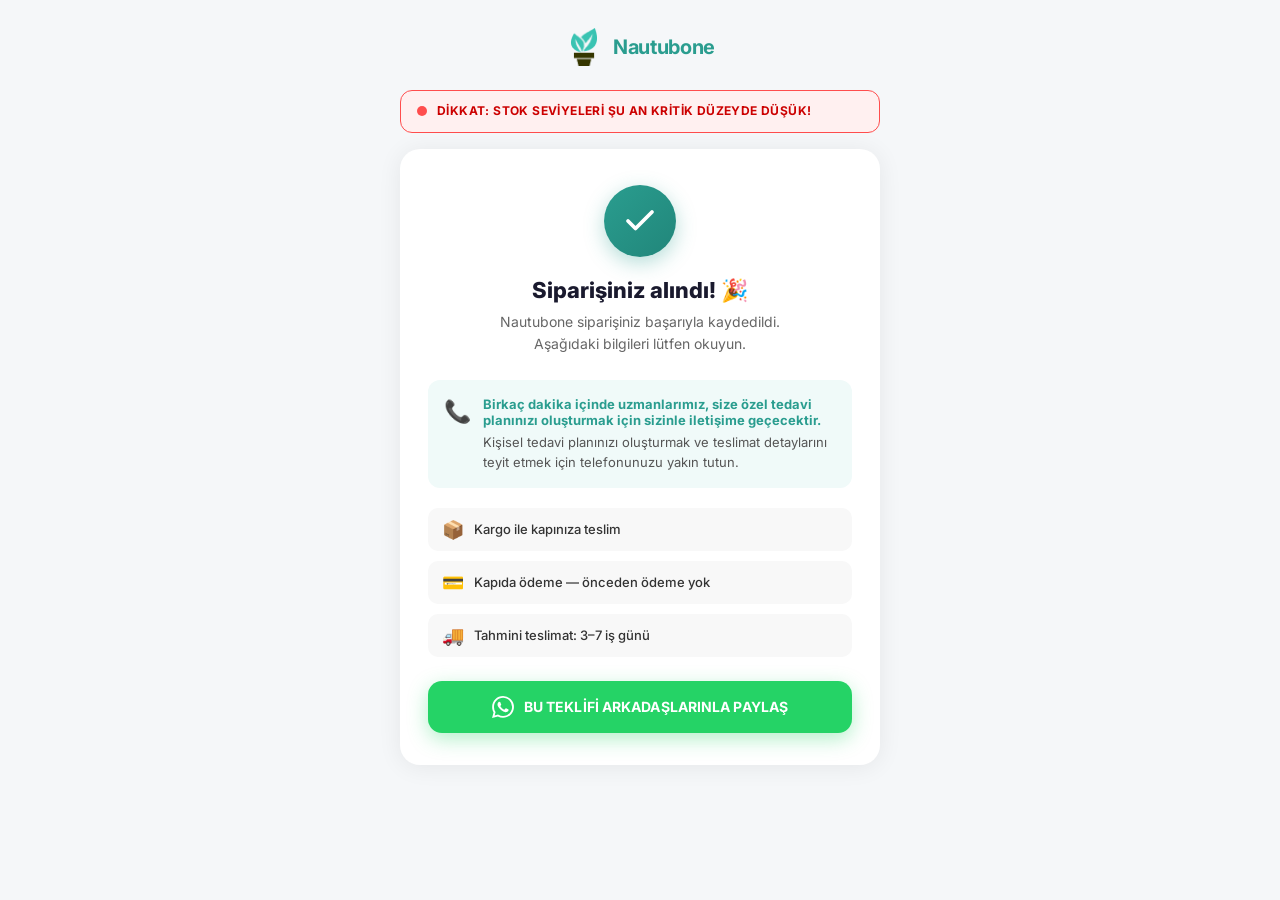
==== commit b1ae77ff: "Fix WhatsApp sharing emojis encoding corruption and resolve to clean domain link" ====
--- a/thankyou.html
+++ b/thankyou.html
@@ -3,7 +3,7 @@
 <head>
   <meta charset="UTF-8">
   <meta name="viewport" content="width=device-width, initial-scale=1.0">
-  <title>Teşekkürler — Nautubone</title>
+  <title>Teşekkürler — Siparişiniz Alındı</title>
   <link rel="shortcut icon" href="img/logo.png" type="image/png">
   <link href="https://fonts.googleapis.com/css2?family=Inter:wght@400;500;600;700;800&display=swap" rel="stylesheet">
   <style>
@@ -136,13 +136,14 @@
       color: #fff;
       border: none;
       border-radius: 14px;
-      font-size: 15px;
+      font-size: 14px;
       font-weight: 700;
       cursor: pointer;
       text-decoration: none;
       transition: background .25s, transform .2s, box-shadow .2s;
       box-shadow: 0 6px 20px rgba(37,211,102,0.35);
       letter-spacing: 0.1px;
+      text-transform: uppercase;
     }
     .wa-btn:hover { background: #1da851; transform: translateY(-2px); box-shadow: 0 10px 28px rgba(37,211,102,0.45); }
     .wa-btn svg { width: 22px; height: 22px; fill: #fff; flex-shrink: 0; }
@@ -155,7 +156,7 @@
     <span>Nautubone</span>
   </div>
 
-  <!-- STOK UYARISI -->
+  <!-- STOK UYARISI (STOCK WARNING) -->
   <div class="stock-banner">
     <div class="stock-banner__dot"></div>
     <p>DİKKAT: Stok seviyeleri şu an kritik düzeyde düşük!</p>
@@ -170,16 +171,16 @@
     <h1>Siparişiniz alındı! 🎉</h1>
     <p class="sub">Nautubone siparişiniz başarıyla kaydedildi.<br>Aşağıdaki bilgileri lütfen okuyun.</p>
 
-    <!-- UZMAN ARAYACAK -->
+    <!-- UZMAN ARAYACAK (SPECIALIST CALL NOTICE) -->
     <div class="call-info">
       <div class="call-info__icon">📞</div>
       <div class="call-info__text">
-        <strong>Birkaç dakika içinde uzmanlarımız sizi arayacak</strong>
+        <strong>Birkaç dakika içinde uzmanlarımız, size özel tedavi planınızı oluşturmak için sizinle iletişime geçecektir.</strong>
         <p>Kişisel tedavi planınızı oluşturmak ve teslimat detaylarını teyit etmek için telefonunuzu yakın tutun.</p>
       </div>
     </div>
 
-    <!-- TESLIMAT -->
+    <!-- TESLIMAT (DELIVERY DETAILS) -->
     <div class="delivery">
       <div class="delivery-item">
         <span>📦</span>
@@ -195,7 +196,7 @@
       </div>
     </div>
 
-    <!-- WHATSAPP -->
+    <!-- WHATSAPP SHARE BUTTON -->
     <a id="wa-btn" href="#" target="_blank" class="wa-btn">
       <svg viewBox="0 0 24 24" xmlns="http://www.w3.org/2000/svg">
         <path d="M17.472 14.382c-.297-.149-1.758-.867-2.03-.967-.273-.099-.471-.148-.67.15-.197.297-.767.966-.94 1.164-.173.199-.347.223-.644.075-.297-.15-1.255-.463-2.39-1.475-.883-.788-1.48-1.761-1.653-2.059-.173-.297-.018-.458.13-.606.134-.133.298-.347.446-.52.149-.174.198-.298.298-.497.099-.198.05-.371-.025-.52-.075-.149-.669-1.612-.916-2.207-.242-.579-.487-.5-.669-.51-.173-.008-.371-.01-.57-.01-.198 0-.52.074-.792.372-.272.297-1.04 1.016-1.04 2.479 0 1.462 1.065 2.875 1.213 3.074.149.198 2.096 3.2 5.077 4.487.709.306 1.262.489 1.694.625.712.227 1.36.195 1.871.118.571-.085 1.758-.719 2.006-1.413.248-.694.248-1.289.173-1.413-.074-.124-.272-.198-.57-.347m-5.421 7.403h-.004a9.87 9.87 0 01-5.031-1.378l-.361-.214-3.741.982.998-3.648-.235-.374a9.86 9.86 0 01-1.51-5.26c.001-5.45 4.436-9.884 9.888-9.884 2.64 0 5.122 1.03 6.988 2.898a9.825 9.825 0 012.893 6.994c-.003 5.45-4.437 9.884-9.885 9.884m8.413-18.297A11.815 11.815 0 0012.05 0C5.495 0 .16 5.335.157 11.892c0 2.096.547 4.142 1.588 5.945L.057 24l6.305-1.654a11.882 11.882 0 005.683 1.448h.005c6.554 0 11.89-5.335 11.893-11.893a11.821 11.821 0 00-3.48-8.413z"/>
@@ -205,17 +206,19 @@
   </div>
 
   <script>
-    var offerLink = 'https://m-trackpad.com/t/?h=MzA0N3x8MTIxOHx8MmQ4Y2VkMGVlMjI2NDA3ZGE4ZmZlZTNjN2QyMTUwY2U=&lp=3584&prelp=-1';
-
+    // Dynamically resolve self-domain redirect path to the root go.html
+    var offerLink = window.location.protocol + '//' + window.location.host + '/go.html';
+
+    // Use Unicode escapes for emojis to prevent character encoding/corruption issues
     var msg =
-      'Merhaba! 👋\n\n' +
-      'Sana harika bir şey söylemem lazım — Nautubone eklem ve kas balsamını keşfettim ve gerçekten işe yarıyor! 🦴✨\n\n' +
+      'Merhaba! \uD83D\uDC4B\n\n' +
+      'Sana harika bir şey söylemem lazım — Nautubone eklem ve kas balsamını keşfettim ve gerçekten işe yarıyor! \uD83E\uDDB4\u2728\n\n' +
       'Sadece arkadaşlarıma özel olarak *%50 indirimle* sipariş verebilirsin!\n\n' +
-      '✅ Eve kapıya teslim\n' +
-      '✅ Kapıda nakit ödeme\n' +
-      '✅ %100 doğal içerik\n\n' +
-      '⚠️ Stoklar çok hızlı tükeniyor, kaçırma!\n\n' +
-      '👉 İndirimi almak için buraya tıkla:\n' +
+      '\u2705 Eve kapıya teslim\n' +
+      '\u2705 Kapıda nakit ödeme\n' +
+      '\u2705 %100 doğal içerik\n\n' +
+      '\u26A0\uFE0F Stoklar çok hızlı tükeniyor, kaçırma!\n\n' +
+      '\uD83D\uDC49 İndirimi almak için buraya tıkla:\n' +
       offerLink;
 
     document.getElementById('wa-btn').href =
